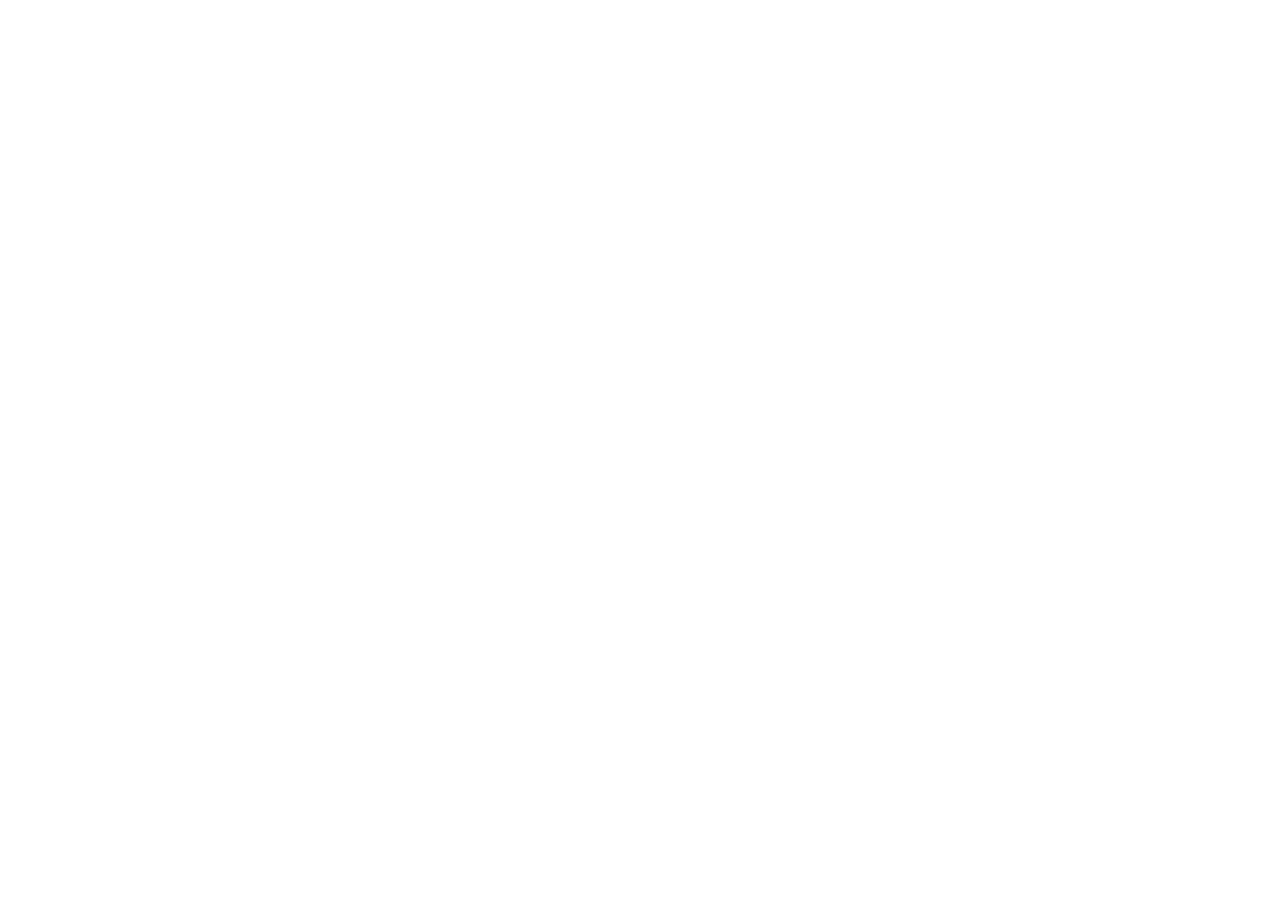
==== pages/actions.html @ 83942e4d "chore: initialisation de la structure du projet" ====
<!DOCTYPE html>
<html lang="fr">
<head>
    <meta charset="UTF-8">
    <meta name="viewport" content="width=device-width, initial-scale=1.0">
    <link rel="stylesheet" href="assets/css/style.css">
    <title>Nos actions | EducJeunes</title>
    <link rel="preconnect" href="https://fonts.googleapis.com">
    <link rel="preconnect" href="https://fonts.gstatic.com" crossorigin>
    <link href="https://fonts.googleapis.com/css2?family=Oswald:wght@200..700&display=swap" rel="stylesheet">
</head>
<body>
    
</body>
</html>
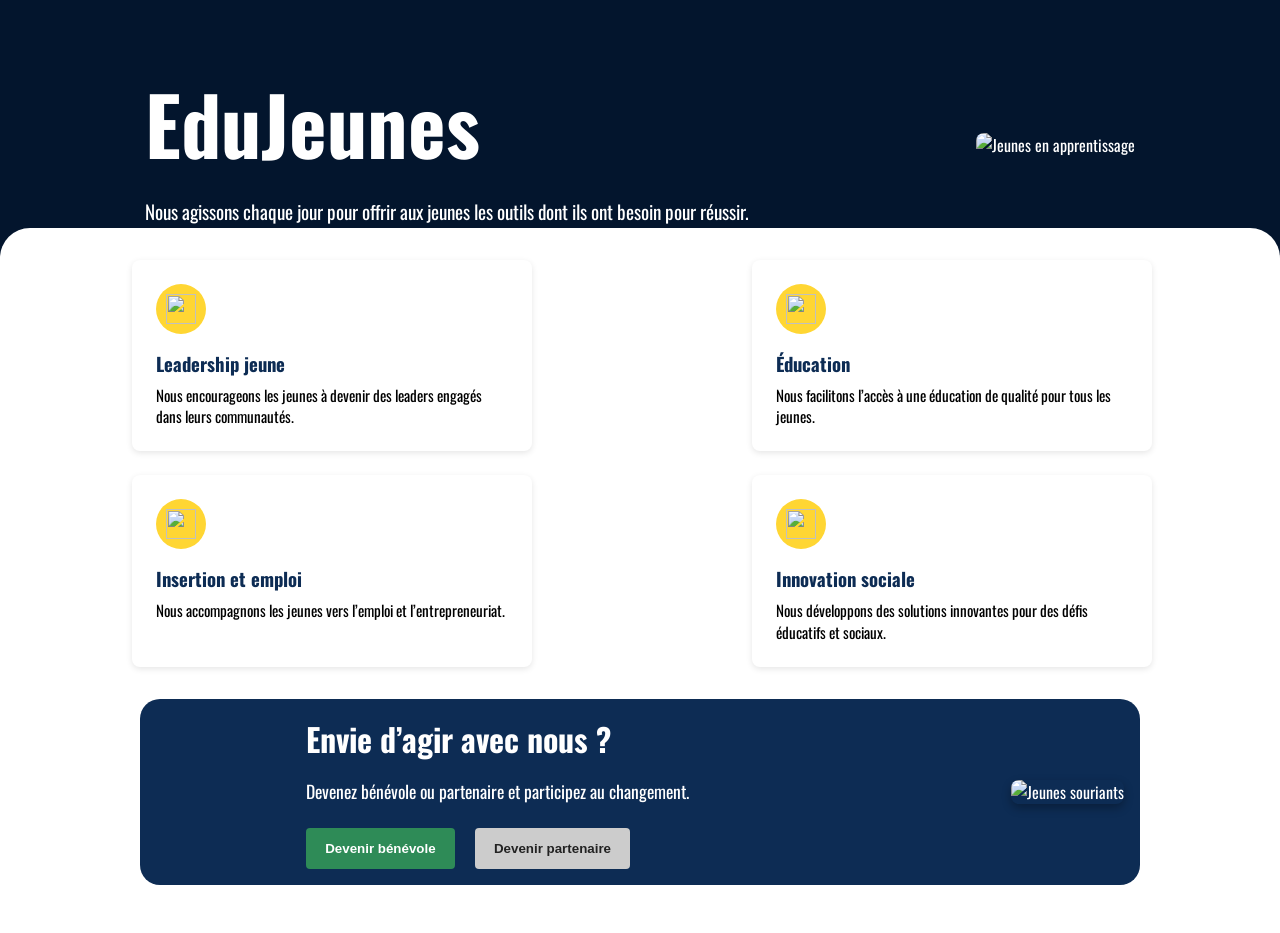
==== commit 5ce930f1: "Création de la page Nos Actions" ====
--- a/pages/actions.html
+++ b/pages/actions.html
@@ -3,13 +3,187 @@
 <head>
     <meta charset="UTF-8">
     <meta name="viewport" content="width=device-width, initial-scale=1.0">
-    <link rel="stylesheet" href="assets/css/style.css">
+    <link rel="stylesheet" href="/assets/css/style.css">
     <title>Nos actions | EducJeunes</title>
     <link rel="preconnect" href="https://fonts.googleapis.com">
     <link rel="preconnect" href="https://fonts.gstatic.com" crossorigin>
     <link href="https://fonts.googleapis.com/css2?family=Oswald:wght@200..700&display=swap" rel="stylesheet">
+    <style>
+        
+    .hero {
+      background: #03152d; 
+      color: white;
+      display: flex;
+      align-items: center;
+      justify-content: space-around;
+      padding: 4rem 2rem;
+      flex-wrap: wrap;
+      
+    }
+    .hero-text {
+      max-width: 700px;
+      text-align: left;
+    }
+    .hero-text h1 {
+      font-size: 5rem;
+      margin: 0;
+      font-weight: 700;
+    }
+    .hero-text p {
+      margin-top: 1rem;
+      font-size: 1.2rem;
+      line-height: 1.5;
+    }
+    .hero img {
+      max-width: 7100px;
+      border-radius: 8px;
+      
+    }
+    .cards-section {
+      padding: 2rem;
+      display: grid;
+      grid-template-columns: repeat(2, 1fr); 
+      gap: 1.5rem;
+      border-radius:30px ;
+      margin-top: -63px;
+  
+      background: white;
+    }
+    .card {
+      width: 400px;
+      margin-left: 100px;
+      background: white;
+      border-radius: 8px;
+      padding: 1.5rem;
+      box-shadow: 0 2px 6px rgba(0,0,0,0.1);
+      transition: transform 0.2s ease;
+      position: relative;
+      
+    }
+    .card:hover {
+      transform: translateY(-5px);
+    }
+    .icon {
+      width: 50px;
+      height: 50px;
+      background: #ffd633; /* jaune */
+      border-radius: 50%;
+      display: flex;
+      align-items: center;
+      justify-content: center;
+      font-size: 1.5rem;
+      color: #0d2c54;
+      margin-bottom: 1rem;
+    }
+    .icon img {
+      width: 30px;
+      height: 30px;
+    }
+    .card h3 {
+      color: #0d2c54;
+      margin-bottom: 0.5rem;
+    }
+    .card p {
+      font-size: 0.95rem;
+      line-height: 1.4;
+    }
+
+    .cta-banner {
+      display: flex;
+      flex-wrap: wrap;
+      align-items: center;
+      justify-content: space-between;
+      background: #0d2c54; /* bleu foncé */
+      color: white;
+      padding: 1rem 1rem;
+      max-width: 1000px;
+      margin: 0 auto;
+      border-radius:20px ;
+    }
+    .cta-text {
+      max-width: 500px;
+      margin-left: 150px;
+    }
+    .cta-text h2 {
+      font-size: 2rem;
+      margin-bottom: 1rem;
+      font-weight: 700;
+    }
+    .cta-text p {
+      font-size: 1.1rem;
+      margin-bottom: 1.5rem;
+      line-height: 1.5;
+    }
+    .cta-buttons button {
+      margin-right: 1rem;
+      padding: 0.8rem 1.2rem;
+      border: none;
+      border-radius: 4px;
+      font-weight: 600;
+      cursor: pointer;
+      transition: background 0.3s ease;
+    }
+    .btn-green { background: #2e8b57; color: white; }
+    .btn-green:hover { background: #256b45; }
+    .btn-gray { background: #ccc; color: #222; }
+    .btn-gray:hover { background: #aaa; }
+    .cta-image {
+      position: relative;
+      flex: 1;
+      text-align: right;
+    }
+    .cta-image img {
+      max-width: 350px;
+      border-radius: 8px;
+      box-shadow: 0 4px 10px rgba(0,0,0,0.3);
+    }
+ 
+    </style>
 </head>
 <body>
-    
-</body>
+   
+  <section class="hero">
+    <div class="hero-text">
+      <h1>EduJeunes</h1>
+      <p>Nous agissons chaque jour pour offrir aux jeunes les outils dont ils ont besoin pour réussir.</p>
+    </div>
+    <img src="../assets/images/header_action.png" alt="Jeunes en apprentissage">
+  </section>
+   <section class="cards-section">
+    <div class="card">
+      <div class="icon"><img src="../assets/images/icon1_action.png" alt="" srcset=""></div>
+      <h3>Leadership jeune</h3>
+      <p>Nous encourageons les jeunes à devenir des leaders engagés dans leurs communautés.</p>
+    </div>
+    <div class="card">
+      <div class="icon"><img src="../assets/images/icon2_action.png" alt="" srcset=""></div>
+      <h3>Éducation</h3>
+      <p>Nous facilitons l’accès à une éducation de qualité pour tous les jeunes.</p>
+    </div>
+    <div class="card">
+      <div class="icon"><img src="../assets/images/icon3_action.png" alt="" srcset=""></div>
+      <h3>Insertion et emploi</h3>
+      <p>Nous accompagnons les jeunes vers l’emploi et l’entrepreneuriat.</p>
+    </div>
+    <div class="card">
+      <div class="icon"><img src="../assets/images/icon4_action.png" alt="" srcset=""></div>
+      <h3>Innovation sociale</h3>
+      <p>Nous développons des solutions innovantes pour des défis éducatifs et sociaux.</p>
+    </div>
+  </section>
+   <section class="cta-banner">
+    <div class="cta-text">
+      <h2>Envie d’agir avec nous ?</h2>
+      <p>Devenez bénévole ou partenaire et participez au changement.</p>
+      <div class="cta-buttons">
+        <button class="btn-green">Devenir bénévole</button>
+        <button class="btn-gray">Devenir partenaire</button>
+      </div>
+    </div>
+    <div class="cta-image">
+      <img src="../assets/images/cta_action.png" alt="Jeunes souriants">
+    </div>
+  </section>
+  <br><br>
+
 </html>
--- a/assets/css/style.css
+++ b/assets/css/style.css
@@ -0,0 +1,9 @@
+* {
+    margin: 0;
+    padding: 0;
+    box-sizing: border-box;
+}
+
+body {
+    font-family: "Oswald", sans-serif;
+}
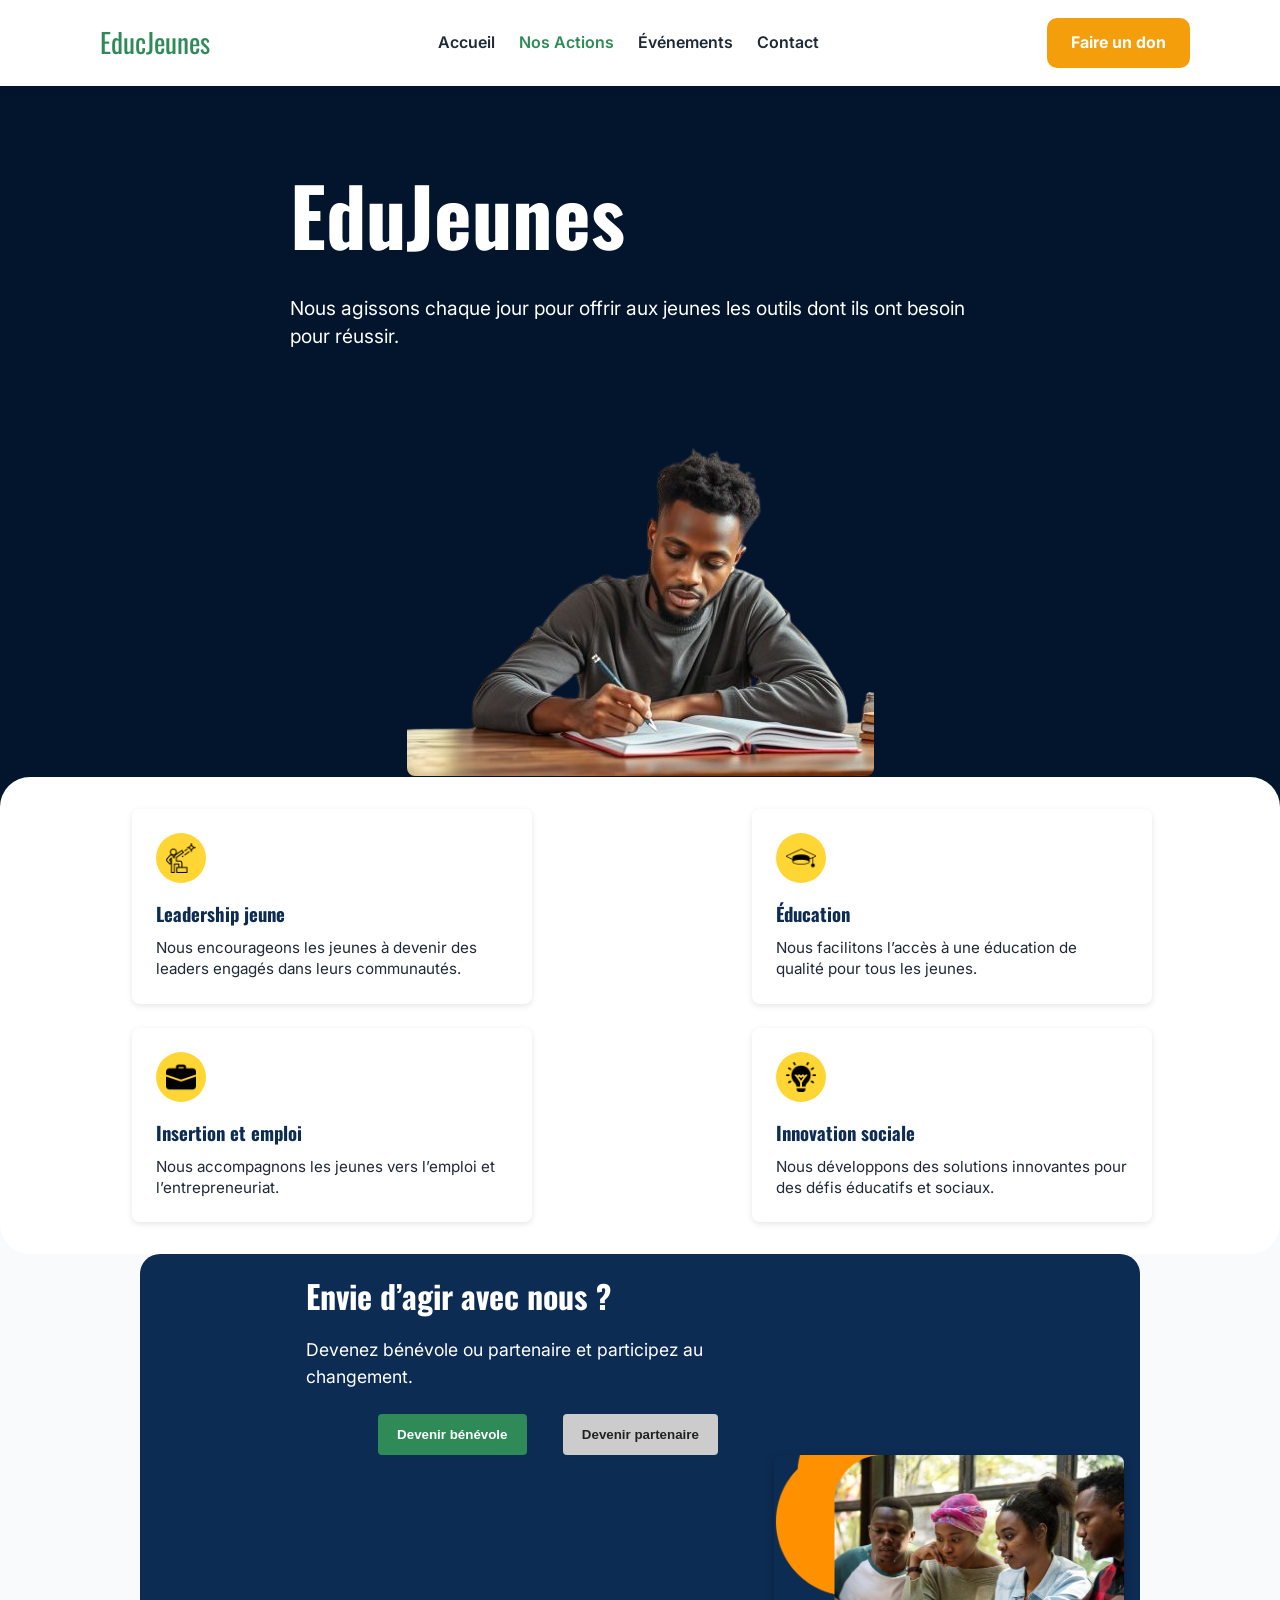
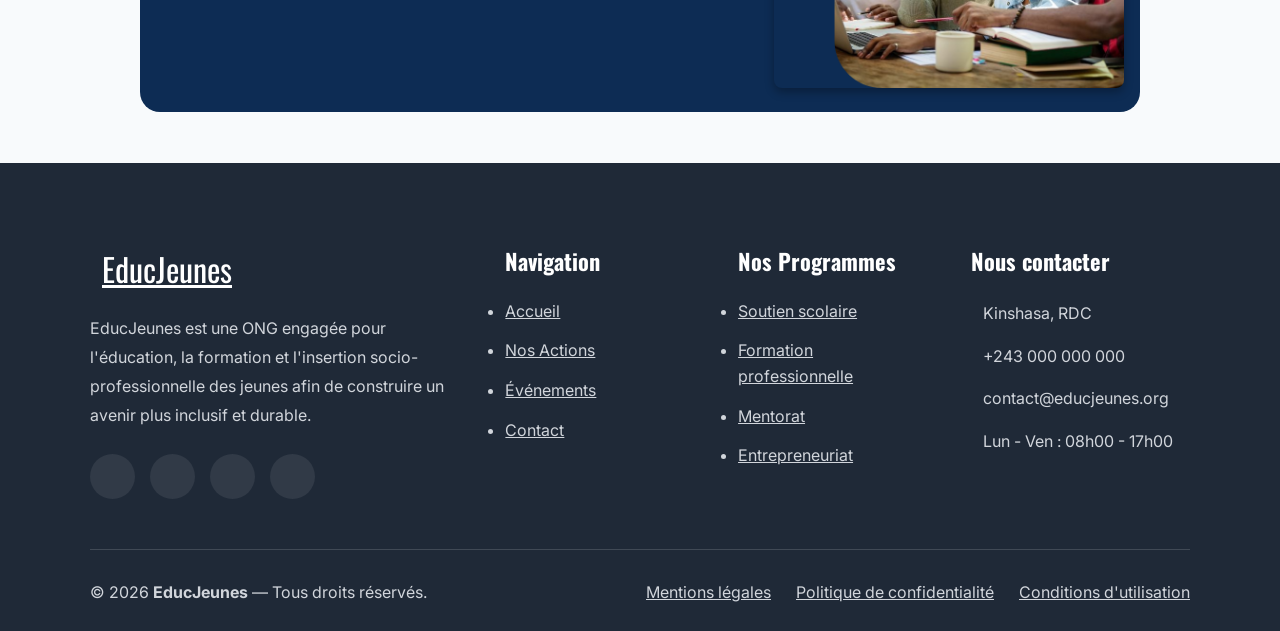
==== commit f665f12d: "feat: ajout du header et du footer sur toutes les pages" ====
--- a/pages/actions.html
+++ b/pages/actions.html
@@ -3,11 +3,20 @@
 <head>
     <meta charset="UTF-8">
     <meta name="viewport" content="width=device-width, initial-scale=1.0">
-    <link rel="stylesheet" href="/assets/css/style.css">
-    <title>Nos actions | EducJeunes</title>
+
+    <title>Nos Actions | EducJeunes</title>
+
+    <!-- Google Fonts -->
     <link rel="preconnect" href="https://fonts.googleapis.com">
     <link rel="preconnect" href="https://fonts.gstatic.com" crossorigin>
-    <link href="https://fonts.googleapis.com/css2?family=Oswald:wght@200..700&display=swap" rel="stylesheet">
+
+    <link href="https://fonts.googleapis.com/css2?family=Inter:wght@300;400;500;600;700&family=Oswald:wght@200..700&display=swap" rel="stylesheet">
+
+    <!-- Font Awesome -->
+    <link rel="stylesheet" href="../font/css/all.css">
+
+    <!-- CSS -->
+    <link rel="stylesheet" href="../assets/css/style.css">
     <style>
         
     .hero {
@@ -139,8 +148,29 @@
     }
  
     </style>
-</head>
+  </head>
 <body>
+
+  <!-- ==========================================
+    HEADER
+  ========================================== -->
+  <header class="header">
+    <div class="container">
+        <a class="logo" href="../index.html">
+            <i class="fa-solid fa-book-open-reader"></i>
+            <span>EducJeunes</span>
+        </a>
+        <nav>
+            <ul class="nav-links">
+                <li><a href="../index.html">Accueil</a></li>
+                <li><a class="active" href="actions.html">Nos Actions</a></li>
+                <li><a href="evenements.html">Événements</a></li>
+                <li><a href="contacts.html">Contact</a></li>
+            </ul>
+        </nav>
+        <a class="btn" href="contacts.html">Faire un don</a>
+    </div>
+  </header>
    
   <section class="hero">
     <div class="hero-text">
@@ -186,4 +216,89 @@
   </section>
   <br><br>
 
+  <!-- ==========================================
+                FOOTER
+========================================== -->
+
+<footer class="footer">
+    <div class="container">
+        <div class="footer-grid">
+
+            <!-- Présentation -->
+
+            <div class="footer-about">
+                <a href="../index.html" class="footer-logo">
+                    <i class="fa-solid fa-book-open-reader"></i>EducJeunes
+                </a>
+                <p>
+                    EducJeunes est une ONG engagée pour l'éducation,
+                    la formation et l'insertion socio-professionnelle
+                    des jeunes afin de construire un avenir plus
+                    inclusif et durable.
+                </p>
+                <div class="social-links">
+                    <a href="#" aria-label="Facebook">
+                        <i class="fa-brands fa-facebook-f"></i>
+                    </a>
+                    <a href="#" aria-label="Instagram">
+                        <i class="fa-brands fa-instagram"></i>
+                    </a>
+                    <a href="#" aria-label="LinkedIn">
+                        <i class="fa-brands fa-linkedin-in"></i>
+                    </a>
+                    <a href="#" aria-label="YouTube">
+                        <i class="fa-brands fa-youtube"></i>
+                    </a>
+                </div>
+            </div>
+
+            <!-- Navigation -->
+
+            <div>
+                <h3>Navigation</h3>
+                <ul>
+                    <li><a href="../index.html">Accueil</a></li>
+                    <li><a href="actions.html">Nos Actions</a></li>
+                    <li><a href="evenements.html">Événements</a></li>
+                    <li><a href="contacts.html">Contact</a></li>
+                </ul>
+            </div>
+
+            <!-- Programmes -->
+
+            <div>
+                <h3>Nos Programmes</h3>
+                <ul>
+                    <li><a href="actions.html">Soutien scolaire</a></li>
+                    <li><a href="actions.html">Formation professionnelle</a></li>
+                    <li><a href="actions.html">Mentorat</a></li>
+                    <li><a href="actions.html">Entrepreneuriat</a></li>
+                </ul>
+            </div>
+
+            <!-- Contact -->
+
+            <div>
+                <h3>Nous contacter</h3>
+                <ul class="contact-info">
+                    <li><i class="fa-solid fa-location-dot"></i>Kinshasa, RDC</li>
+                    <li><i class="fa-solid fa-phone"></i>+243 000 000 000</li>
+                    <li><i class="fa-solid fa-envelope"></i>contact@educjeunes.org</li>
+                    <li><i class="fa-solid fa-clock"></i>Lun - Ven : 08h00 - 17h00</li>
+                </ul>
+            </div>
+        </div>
+        <hr>
+        <div class="footer-bottom">
+            <p>© 2026 <strong>EducJeunes</strong> — Tous droits réservés.</p>
+            <div class="footer-links">
+                <a href="#">Mentions légales</a>
+                <a href="#">Politique de confidentialité</a>
+                <a href="#">Conditions d'utilisation</a>
+            </div>
+        </div>
+    </div>
+  </footer>
+  
+</body>
 </html>
--- a/assets/css/style.css
+++ b/assets/css/style.css
@@ -1,9 +1,911 @@
-* {
-    margin: 0;
-    padding: 0;
-    box-sizing: border-box;
-}
-
-body {
-    font-family: "Oswald", sans-serif;
+/*==================================================
+    RESET CSS
+==================================================*/
+
+*{
+    margin:0;
+    padding:0;
+    box-sizing:border-box;
+}
+
+/*==================================================
+    VARIABLES
+==================================================*/
+
+:root{
+    --green:#2E8B57;
+    --orange:#F59E0B;
+    --dark:#1F2937;
+    --light:#F8FAFC;
+    --white:#FFFFFF;
+}
+
+/*==================================================
+    STYLE GÉNÉRAL
+==================================================*/
+
+body{
+    font-family:Inter,sans-serif;
+    color:var(--dark);
+    background:var(--light);
+    line-height:1.6;
+}
+
+/*==================================================
+    ESPACEMENT DES SECTIONS
+==================================================*/
+
+main section{
+    padding:100px 0;
+}
+
+/*==================================================
+    TITRES
+==================================================*/
+
+h1,
+h2,
+h3,
+h4,
+.logo{
+    font-family:Oswald,sans-serif;
+}
+
+/*==================================================
+    CONTAINER
+==================================================*/
+
+.container{
+    width:min(1100px,90%);
+    margin:auto;
+}
+
+/*==================================================
+    HEADER
+==================================================*/
+
+.header{
+    background:var(--white);
+    position:sticky;
+    top:0;
+    box-shadow:0 2px 10px rgba(0,0,0,.08);
+    z-index:1000;
+}
+.header .container{
+    display:flex;
+    justify-content:space-between;
+    align-items:center;
+    padding:18px 0;
+}
+
+/*==================================================
+    LOGO
+==================================================*/
+
+.logo{
+    display:flex;
+    align-items:center;
+    gap:10px;
+    color:var(--green);
+    font-size:1.7rem;
+    text-decoration:none;
+}
+
+/*==================================================
+    NAVIGATION
+==================================================*/
+
+.nav-links{
+    display:flex;
+    gap:24px;
+    list-style:none;
+}
+.nav-links a{
+    text-decoration:none;
+    color:var(--dark);
+    font-weight:600;
+    transition:.3s;
+}
+.nav-links a.active,
+.nav-links a:hover{
+    color:var(--green);
+}
+
+/*==================================================
+    BOUTONS
+==================================================*/
+
+.btn,
+.btn-outline{
+    display:inline-block;
+    padding:12px 24px;
+    border-radius:10px;
+    text-decoration:none;
+    font-weight:700;
+    transition:.3s;
+}
+.btn{
+    background:var(--orange);
+    color:var(--white);
+}
+.btn:hover{
+    background:#D97706;
+    transform:translateY(-5px);
+}
+.btn-outline{
+    border:2px solid var(--green);
+    color:var(--green);
+}
+.btn-outline:hover{
+    background:var(--green);
+    color:var(--white);
+    transform:translateY(-5px);
+}
+
+/*==================================================
+    HERO
+==================================================*/
+
+.hero{
+    display:grid;
+    grid-template-columns:1fr 1fr;
+    align-items:center;
+    gap:50px;
+}
+.badge{
+    display:inline-block;
+    background:#E8F5E9;
+    color:var(--green);
+    padding:8px 16px;
+    border-radius:999px;
+}
+.hero h1{
+    font-size:3.2rem;
+    margin:20px 0;
+}
+.hero p{
+    margin-bottom:25px;
+    line-height:1.7;
+}
+.actions{
+    display:flex;
+    gap:16px;
+}
+.hero-image img{
+    width:100%;
+    border-radius:18px;
+}
+
+/*==================================================
+    RESPONSIVE
+==================================================*/
+
+@media(max-width:768px){
+    .header .container,
+    .nav-links,
+    .actions{
+        flex-direction:column;
+    }
+    .hero{
+        grid-template-columns:1fr;
+    }
+}
+
+/*==================================================
+    TITRES DES SECTIONS
+==================================================*/
+
+.section-title{
+    text-align:center;
+    max-width:700px;
+    margin:0 auto 60px;
+}
+.section-tag{
+    display:inline-block;
+    background:#E8F5E9;
+    color:var(--green);
+    padding:8px 18px;
+    border-radius:999px;
+    font-weight:600;
+    margin-bottom:20px;
+}
+.section-title h2{
+    font-size:2.8rem;
+    margin-bottom:20px;
+    color:var(--dark);
+}
+.section-title p{
+    color:#6B7280;
+    line-height:1.8;
+}
+
+/*==================================================
+    PARTENAIRES
+==================================================*/
+
+.partners-grid{
+    display:grid;
+    grid-template-columns:repeat(5,1fr);
+    gap:25px;
+    margin-top:60px;
+}
+.partner-card{
+    overflow:hidden;
+    border-radius:20px;
+    box-shadow:0 10px 25px rgba(0,0,0,.08);
+    transition:.3s;
+    cursor:pointer;
+}
+.partner-card:hover{
+    transform:translateY(-8px);
+}
+.partner-card img{
+    width:100%;
+    height:100%;
+    min-height:180px;
+    object-fit:cover;
+    transition:.4s;
+}
+.partner-card:hover img{
+    transform:scale(1.08);
+}
+
+/*==================================================
+    ABOUT
+==================================================*/
+
+.about-container{
+    display:grid;
+    grid-template-columns:1fr 1fr;
+    gap:70px;
+    align-items:center;
+}
+.about-image img{
+    border-radius:20px;
+    box-shadow:0 10px 30px rgba(0,0,0,.10);
+}
+.about-content h2{
+    font-size:2.5rem;
+    margin:20px 0;
+}
+.about-content p{
+    margin-bottom:20px;
+    color:#555;
+}
+.about-features{
+    margin-top:35px;
+    display:flex;
+    flex-direction:column;
+    gap:25px;
+}
+.feature{
+    display:flex;
+    gap:18px;
+    align-items:flex-start;
+}
+.feature i{
+    width:60px;
+    height:60px;
+    display:flex;
+    justify-content:center;
+    align-items:center;
+    border-radius:50%;
+    background:var(--green);
+    color:white;
+    font-size:1.4rem;
+}
+.feature h3{
+    margin-bottom:8px;
+}
+
+/*==================================================
+    VALEURS
+==================================================*/
+
+.values{
+    background:white;
+}
+.values-grid{
+    display:grid;
+    grid-template-columns:repeat(3,1fr);
+    gap:30px;
+}
+.value-card{
+    background:white;
+    padding:35px;
+    border-radius:20px;
+    text-align:center;
+    box-shadow:0 10px 25px rgba(0,0,0,.08);
+    transition:.3s;
+}
+.value-card:hover{
+    transform:translateY(-8px);
+}
+.value-icon{
+    width:80px;
+    height:80px;
+    margin:auto;
+    border-radius:50%;
+    background:#E8F5E9;
+    color:var(--green);
+    display:flex;
+    justify-content:center;
+    align-items:center;
+    font-size:2rem;
+    margin-bottom:25px;
+}
+.value-card h3{
+    margin-bottom:15px;
+}
+.value-card p{
+    color:#666;
+    line-height:1.7;
+}
+
+/*==================================================
+    NOS PROGRAMMES
+==================================================*/
+
+.programs{
+    background:#F8FAFC;
+}
+.programs-grid{
+    display:grid;
+    grid-template-columns:repeat(3,1fr);
+    gap:30px;
+}
+.program-card{
+    background:var(--white);
+    border-radius:20px;
+    overflow:hidden;
+    box-shadow:0 10px 25px rgba(0,0,0,.08);
+    transition:.35s;
+}
+.program-card:hover{
+    transform:translateY(-10px);
+}
+.program-card img{
+    width:100%;
+    height:240px;
+    object-fit:cover;
+}
+.program-content{
+    padding:30px;
+}
+.program-content h3{
+    font-size:1.5rem;
+    margin-bottom:15px;
+    color:var(--dark);
+}
+.program-content p{
+    color:#6B7280;
+    line-height:1.8;
+    margin-bottom:20px;
+}
+.program-content a{
+    color:var(--green);
+    font-weight:600;
+    transition:.3s;
+}
+.program-content a:hover{
+    color:var(--orange);
+}
+
+/*==================================================
+    RESPONSIVE PROGRAMMES
+==================================================*/
+
+@media(max-width:992px){
+    .programs-grid{
+        grid-template-columns:repeat(2,1fr);
+    }
+}
+
+@media(max-width:768px){
+    .programs-grid{
+        grid-template-columns:1fr;
+    }
+    .program-card img{
+        height:220px;
+    }
+}
+
+/*==================================================
+    NOTRE IMPACT
+==================================================*/
+
+.impact{
+    background:var(--white);
+}
+.impact-grid{
+    display:grid;
+    grid-template-columns:repeat(4,1fr);
+    gap:30px;
+    margin-top:60px;
+}
+.impact-card{
+    background:var(--light);
+    padding:40px 30px;
+    border-radius:20px;
+    text-align:center;
+    transition:.35s;
+    box-shadow:0 10px 25px rgba(0,0,0,.06);
+}
+.impact-card:hover{
+    transform:translateY(-10px);
+    background:var(--white);
+    box-shadow:0 15px 35px rgba(0,0,0,.10);
+}
+.impact-icon{
+    width:80px;
+    height:80px;
+    margin:0 auto 25px;
+    display:flex;
+    justify-content:center;
+    align-items:center;
+    border-radius:50%;
+    background:#E8F5E9;
+    color:var(--green);
+    font-size:2rem;
+}
+.impact-card h3{
+    font-size:2.8rem;
+    color:var(--green);
+    margin-bottom:10px;
+}
+.impact-card h4{
+    font-size:1.2rem;
+    color:var(--dark);
+    margin-bottom:15px;
+}
+.impact-card p{
+    color:#6B7280;
+    line-height:1.7;
+}
+
+/*==================================================
+    RESPONSIVE IMPACT
+==================================================*/
+
+@media(max-width:992px){
+    .impact-grid{
+        grid-template-columns:repeat(2,1fr);
+    }
+}
+
+@media(max-width:768px){
+    .impact{
+        padding:80px 0;
+    }
+    .impact-grid{
+        grid-template-columns:1fr;
+        gap:25px;
+    }
+    .impact-card{
+        padding:35px 25px;
+    }
+}
+
+/*=================================================
+    ÉVÉNEMENTS
+==================================================*/
+
+.events{
+    background:#F8FAFC;
+}
+.events-grid{
+    display:grid;
+    grid-template-columns:repeat(3,1fr);
+    gap:30px;
+    margin-top:60px;
+}
+.event-card{
+    background:var(--white);
+    border-radius:20px;
+    overflow:hidden;
+    box-shadow:0 10px 25px rgba(0,0,0,.08);
+    transition:.35s;
+}
+.event-card:hover{
+    transform:translateY(-10px);
+    box-shadow:0 18px 35px rgba(0,0,0,.12);
+}
+.event-card img{
+    width:100%;
+    height:240px;
+    object-fit:cover;
+}
+.event-content{
+    padding:30px;
+}
+.event-date{
+    display:inline-flex;
+    align-items:center;
+    gap:10px;
+    padding:8px 16px;
+    margin-bottom:20px;
+    background:#E8F5E9;
+    color:var(--green);
+    border-radius:50px;
+    font-size:.9rem;
+    font-weight:600;
+}
+.event-date i{
+    color:var(--orange);
+}
+.event-content h3{
+    font-size:1.5rem;
+    margin-bottom:15px;
+    color:var(--dark);
+}
+.event-content p{
+    color:#6B7280;
+    line-height:1.8;
+    margin-bottom:25px;
+}
+.event-content .btn-secondary{
+    display:inline-block;
+}
+
+/*==================================================
+    RESPONSIVE ÉVÉNEMENTS
+==================================================*/
+
+@media(max-width:992px){
+    .events-grid{
+        grid-template-columns:repeat(2,1fr);
+    }
+}
+
+@media(max-width:768px){
+    .events-grid{
+        grid-template-columns:1fr;
+    }
+    .event-card img{
+        height:220px;
+    }
+}
+/*==================================================
+    TÉMOIGNAGES
+==================================================*/
+
+.testimonials{
+    background:var(--white);
+}
+.testimonials-grid{
+    display:grid;
+    grid-template-columns:repeat(3,1fr);
+    gap:30px;
+    margin-top:60px;
+}
+.testimonial-card{
+    background:var(--light);
+    padding:35px;
+    border-radius:20px;
+    box-shadow:0 10px 25px rgba(0,0,0,.08);
+    transition:.35s;
+}
+.testimonial-card:hover{
+    transform:translateY(-10px);
+    box-shadow:0 18px 35px rgba(0,0,0,.12);
+}
+.testimonial-header{
+    display:flex;
+    align-items:center;
+    gap:18px;
+    margin-bottom:25px;
+}
+.testimonial-header img{
+    width:70px;
+    height:70px;
+    border-radius:50%;
+    object-fit:cover;
+    border:4px solid var(--green);
+}
+.testimonial-header h3{
+    font-size:1.3rem;
+    color:var(--dark);
+    margin-bottom:5px;
+}
+.testimonial-header span{
+    color:#6B7280;
+    font-size:.95rem
+}
+.testimonial-card p{
+    color:#555;
+    line-height:1.8;
+    margin-bottom:25px;
+    font-style:italic;
+}
+.stars{
+    display:flex;
+    gap:6px;
+}
+.stars i{
+    color:var(--orange);
+    font-size:1rem;
+}
+
+/*==================================================
+RESPONSIVE TÉMOIGNAGES
+==================================================*/
+
+@media(max-width:992px){
+    .testimonials-grid{
+        grid-template-columns:repeat(2,1fr);
+    }
+}
+
+@media(max-width:768px){
+    .testimonials-grid{
+        grid-template-columns:1fr;
+    }
+    .testimonial-card{
+        padding:30px;
+    }
+}
+
+/*==================================================
+    CALL TO ACTION
+==================================================*/
+
+.cta{
+    padding:100px 0;
+    background:linear-gradient(135deg,#2E8B57,#256F47);
+}
+.cta-content{
+    max-width:850px;
+    margin:auto;
+    text-align:center;
+    color:var(--white);
+}
+.cta .section-tag{
+    background:rgba(255,255,255,.15);
+    color:var(--white);
+}
+.cta h2{
+    font-size:3rem;
+    margin:25px 0;
+    color:var(--white);
+}
+.cta p{
+    font-size:1.1rem;
+    line-height:1.9;
+    color:rgba(255,255,255,.9);
+    margin-bottom:40px;
+}
+.cta-buttons{
+    display:flex;
+    justify-content:center;
+    gap:20px;
+    flex-wrap:wrap;
+}
+.cta .btn-primary{
+    display:inline-block;
+    padding:16px 32px;
+    background:var(--orange);
+    color:var(--white);
+    border:none;
+    border-radius:50px;
+    text-decoration:none;
+    font-weight:600;
+    transition:.3s;
+}
+.cta .btn-primary:hover{
+    background:#D97706;
+    transform:translateY(-5px);
+}
+.cta .btn-secondary{
+    display:inline-block;
+    padding:16px 32px;
+    border:2px solid var(--white);
+    color:var(--white);
+    background:transparent;
+    border-radius:50px;
+    text-decoration:none;
+    font-weight:600;
+    transition:.3s;
+}
+.cta .btn-secondary:hover{
+    background:var(--white);
+    color:var(--green);
+    transform:translateY(-5px);
+}
+
+/*==================================================
+    RESPONSIVE CTA
+==================================================*/
+
+@media(max-width:768px){
+    .cta{
+        padding:80px 20px;
+    }
+    .cta h2{
+        font-size:2.2rem;
+    }
+    .cta-buttons{
+        flex-direction:column;
+        align-items:center;
+    }
+    .cta-buttons a{
+        width:100%;
+        max-width:300px;
+        text-align:center;
+    }
+}
+
+/*==================================================
+    FOOTER
+==================================================*/
+
+.footer{
+    background:var(--dark);
+    color:var(--white);
+    padding:80px 0 25px;
+}
+
+.footer-grid{
+    display:grid;
+    grid-template-columns:2fr 1fr 1fr 1.2fr;
+    gap:50px;
+    margin-bottom:50px;
+}
+
+/*==================================
+    LOGO
+==================================*/
+
+.footer-logo{
+    display:flex;
+    align-items:center;
+    gap:12px;
+    color:var(--white);
+    font-family:"Oswald",sans-serif;
+    font-size:2rem;
+    margin-bottom:20px;
+}
+.footer-logo i{
+    color:var(--orange);
+}
+.footer-about p{
+    color:#D1D5DB;
+    line-height:1.8;
+    margin-bottom:25px;
+}
+
+/*==================================
+    RÉSEAUX SOCIAUX
+==================================*/
+
+.social-links{
+    display:flex;
+    gap:15px;
+}
+.social-links a{
+    width:45px;
+    height:45px;
+    display:flex;
+    justify-content:center;
+    align-items:center;
+    background:rgba(255,255,255,.08);
+    border-radius:50%;
+    color:var(--white);
+    transition:.3s;
+}
+.social-links a:hover{
+    background:var(--orange);
+    transform:translateY(-5px);
+}
+
+/*==================================
+    COLONNES
+==================================*/
+
+.footer h3{
+    margin-bottom:20px;
+    font-size:1.4rem;
+}
+.footer ul{
+    display:flex;
+    flex-direction:column;
+    gap:14px;
+}
+.footer ul li{
+    color:#D1D5DB;
+}
+.footer ul li a{
+    color:#D1D5DB;
+    transition:.3s;
+}
+.footer ul li a:hover{
+    color:var(--orange);
+    padding-left:6px;
+}
+
+/*==================================
+  CONTACT
+==================================*/
+
+.contact-info li{
+  display:flex;
+  align-items:flex-start;
+  gap:12px;
+  line-height:1.8;
+}
+.contact-info i{
+  color:var(--orange);
+  margin-top:5px;
+}
+
+/*==================================
+  SÉPARATEUR
+==================================*/
+
+.footer hr{
+  border:none;
+  height:1px;
+  background:rgba(255,255,255,.15);
+  margin:30px 0;
+}
+
+/*==================================
+  FOOTER BAS
+================================*/
+
+.footer-bottom{
+  display:flex;
+  justify-content:space-between;
+  align-items:center;
+  gap:20px;
+}
+.footer-bottom p{
+  color:#D1D5DB;
+}
+.footer-links{
+  display:flex;
+  gap:25px;
+}
+.footer-links a{
+  color:#D1D5DB;
+  transition:.3s;
+}
+.footer-links a:hover{
+  color:var(--orange);
+}
+
+/*==================================
+    RESPONSIVE
+==================================*/
+
+@media(max-width:992px){
+  .footer-grid{
+    grid-template-columns:repeat(2,1fr);
+  }
+}
+@media(max-width:768px){
+  .footer{
+    padding:60px 0 20px;
+  }
+  .footer-grid{
+    grid-template-columns:1fr;
+    gap:40px;
+    text-align:center;
+  }
+  .footer-logo{
+    justify-content:center;
+  }
+  .social-links{
+    justify-content:center;
+  }
+  .contact-info li{
+    justify-content:center;
+  }
+  .footer-bottom{
+    flex-direction:column;
+    text-align:center;
+  }
+  .footer-links{
+    flex-wrap:wrap;
+    justify-content:center;
+  }
 }
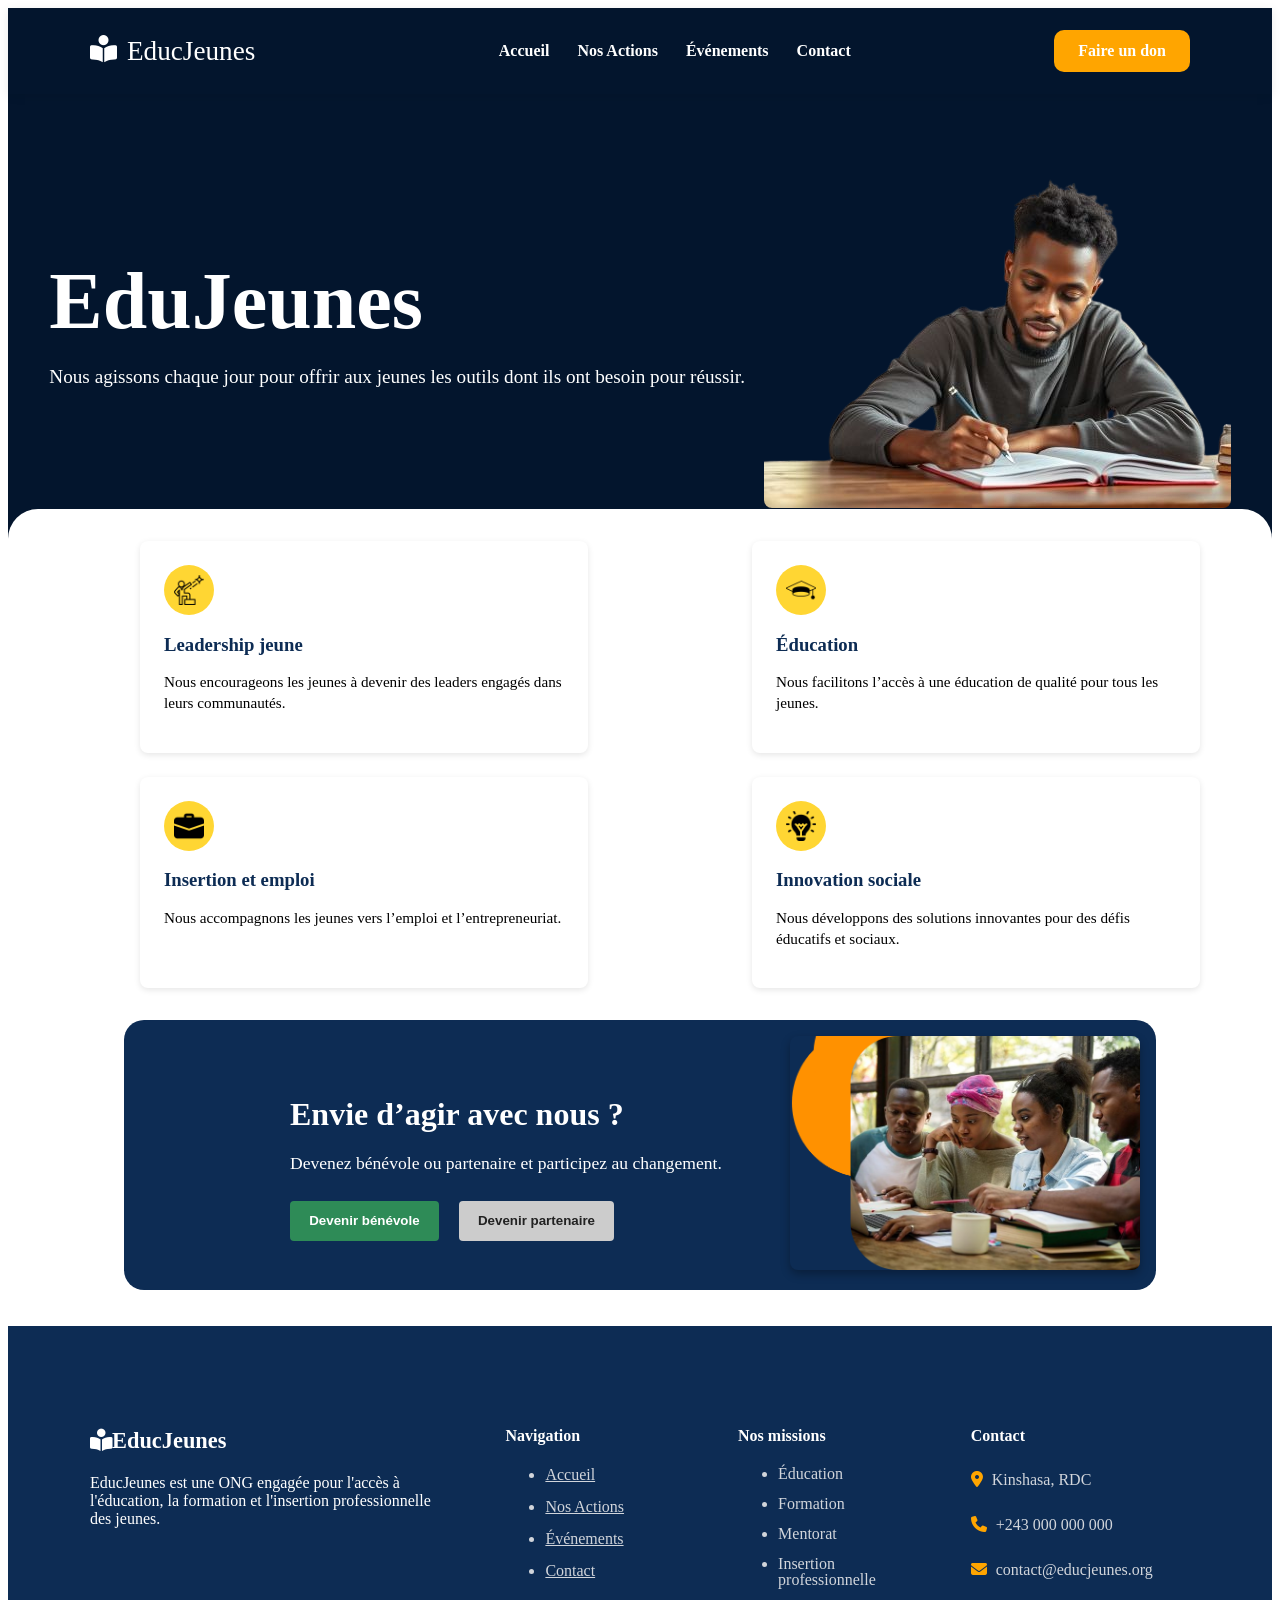
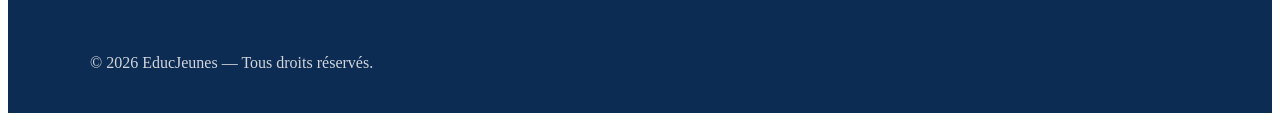
==== commit 937cb1b4: "Responsive" ====
--- a/pages/actions.html
+++ b/pages/actions.html
@@ -3,172 +3,30 @@
 <head>
     <meta charset="UTF-8">
     <meta name="viewport" content="width=device-width, initial-scale=1.0">
-
-    <title>Nos Actions | EducJeunes</title>
-
-    <!-- Google Fonts -->
+    <link rel="stylesheet" href="/assets/css/style.css">
+    <title>Nos actions | EducJeunes</title>
     <link rel="preconnect" href="https://fonts.googleapis.com">
     <link rel="preconnect" href="https://fonts.gstatic.com" crossorigin>
-
-    <link href="https://fonts.googleapis.com/css2?family=Inter:wght@300;400;500;600;700&family=Oswald:wght@200..700&display=swap" rel="stylesheet">
-
+    <link href="https://fonts.googleapis.com/css2?family=Oswald:wght@200..700&display=swap" rel="stylesheet">
+    <link rel="stylesheet" href="../assets/css/style_actions.css">
+    
     <!-- Font Awesome -->
-    <link rel="stylesheet" href="../font/css/all.css">
-
-    <!-- CSS -->
-    <link rel="stylesheet" href="../assets/css/style.css">
-    <style>
-        
-    .hero {
-      background: #03152d; 
-      color: white;
-      display: flex;
-      align-items: center;
-      justify-content: space-around;
-      padding: 4rem 2rem;
-      flex-wrap: wrap;
-      
-    }
-    .hero-text {
-      max-width: 700px;
-      text-align: left;
-    }
-    .hero-text h1 {
-      font-size: 5rem;
-      margin: 0;
-      font-weight: 700;
-    }
-    .hero-text p {
-      margin-top: 1rem;
-      font-size: 1.2rem;
-      line-height: 1.5;
-    }
-    .hero img {
-      max-width: 7100px;
-      border-radius: 8px;
-      
-    }
-    .cards-section {
-      padding: 2rem;
-      display: grid;
-      grid-template-columns: repeat(2, 1fr); 
-      gap: 1.5rem;
-      border-radius:30px ;
-      margin-top: -63px;
+    <link rel="stylesheet"
+    href="https://cdnjs.cloudflare.com/ajax/libs/font-awesome/6.6.0/css/all.min.css">
   
-      background: white;
-    }
-    .card {
-      width: 400px;
-      margin-left: 100px;
-      background: white;
-      border-radius: 8px;
-      padding: 1.5rem;
-      box-shadow: 0 2px 6px rgba(0,0,0,0.1);
-      transition: transform 0.2s ease;
-      position: relative;
-      
-    }
-    .card:hover {
-      transform: translateY(-5px);
-    }
-    .icon {
-      width: 50px;
-      height: 50px;
-      background: #ffd633; /* jaune */
-      border-radius: 50%;
-      display: flex;
-      align-items: center;
-      justify-content: center;
-      font-size: 1.5rem;
-      color: #0d2c54;
-      margin-bottom: 1rem;
-    }
-    .icon img {
-      width: 30px;
-      height: 30px;
-    }
-    .card h3 {
-      color: #0d2c54;
-      margin-bottom: 0.5rem;
-    }
-    .card p {
-      font-size: 0.95rem;
-      line-height: 1.4;
-    }
-
-    .cta-banner {
-      display: flex;
-      flex-wrap: wrap;
-      align-items: center;
-      justify-content: space-between;
-      background: #0d2c54; /* bleu foncé */
-      color: white;
-      padding: 1rem 1rem;
-      max-width: 1000px;
-      margin: 0 auto;
-      border-radius:20px ;
-    }
-    .cta-text {
-      max-width: 500px;
-      margin-left: 150px;
-    }
-    .cta-text h2 {
-      font-size: 2rem;
-      margin-bottom: 1rem;
-      font-weight: 700;
-    }
-    .cta-text p {
-      font-size: 1.1rem;
-      margin-bottom: 1.5rem;
-      line-height: 1.5;
-    }
-    .cta-buttons button {
-      margin-right: 1rem;
-      padding: 0.8rem 1.2rem;
-      border: none;
-      border-radius: 4px;
-      font-weight: 600;
-      cursor: pointer;
-      transition: background 0.3s ease;
-    }
-    .btn-green { background: #2e8b57; color: white; }
-    .btn-green:hover { background: #256b45; }
-    .btn-gray { background: #ccc; color: #222; }
-    .btn-gray:hover { background: #aaa; }
-    .cta-image {
-      position: relative;
-      flex: 1;
-      text-align: right;
-    }
-    .cta-image img {
-      max-width: 350px;
-      border-radius: 8px;
-      box-shadow: 0 4px 10px rgba(0,0,0,0.3);
-    }
- 
-    </style>
-  </head>
-<body>
-
-  <!-- ==========================================
-    HEADER
-  ========================================== -->
-  <header class="header">
+</head>
+<body> <header class="header">
     <div class="container">
-        <a class="logo" href="../index.html">
-            <i class="fa-solid fa-book-open-reader"></i>
-            <span>EducJeunes</span>
-        </a>
-        <nav>
-            <ul class="nav-links">
-                <li><a href="../index.html">Accueil</a></li>
-                <li><a class="active" href="actions.html">Nos Actions</a></li>
-                <li><a href="evenements.html">Événements</a></li>
-                <li><a href="contacts.html">Contact</a></li>
-            </ul>
-        </nav>
-        <a class="btn" href="contacts.html">Faire un don</a>
+      <a class="logo" href="index.html"><i class="fa-solid fa-book-open-reader"></i><span>EducJeunes</span></a>
+      <nav>
+        <ul class="nav-links">
+          <li><a class="active" href="index.html">Accueil</a></li>
+          <li><a href="pages/actions.html">Nos Actions</a></li>
+          <li><a href="pages/evenements.html">Événements</a></li>
+          <li><a href="pages/contacts.html">Contact</a></li>
+        </ul>
+      </nav>
+      <a class="btn" href="pages/contacts.html" style="background-color: orange;">Faire un don</a>
     </div>
   </header>
    
@@ -215,90 +73,50 @@
     </div>
   </section>
   <br><br>
+  <footer class="footer">
 
-  <!-- ==========================================
-                FOOTER
-========================================== -->
-
-<footer class="footer">
     <div class="container">
         <div class="footer-grid">
-
-            <!-- Présentation -->
-
-            <div class="footer-about">
-                <a href="../index.html" class="footer-logo">
-                    <i class="fa-solid fa-book-open-reader"></i>EducJeunes
-                </a>
+            <div>
+                <h3>
+                    <i class="fa-solid fa-book-open-reader"></i>EducJeunes</h3>
                 <p>
-                    EducJeunes est une ONG engagée pour l'éducation,
-                    la formation et l'insertion socio-professionnelle
-                    des jeunes afin de construire un avenir plus
-                    inclusif et durable.
+                    EducJeunes est une ONG engagée pour l'accès à l'éducation,
+                    la formation et l'insertion professionnelle des jeunes.
                 </p>
-                <div class="social-links">
-                    <a href="#" aria-label="Facebook">
-                        <i class="fa-brands fa-facebook-f"></i>
-                    </a>
-                    <a href="#" aria-label="Instagram">
-                        <i class="fa-brands fa-instagram"></i>
-                    </a>
-                    <a href="#" aria-label="LinkedIn">
-                        <i class="fa-brands fa-linkedin-in"></i>
-                    </a>
-                    <a href="#" aria-label="YouTube">
-                        <i class="fa-brands fa-youtube"></i>
-                    </a>
-                </div>
             </div>
-
-            <!-- Navigation -->
-
-            <div>
-                <h3>Navigation</h3>
+            <div class="footer-links">
+                <h4>Navigation</h4>
                 <ul>
-                    <li><a href="../index.html">Accueil</a></li>
+                    <li><a href="index.html">Accueil</a></li>
                     <li><a href="actions.html">Nos Actions</a></li>
-                    <li><a href="evenements.html">Événements</a></li>
-                    <li><a href="contacts.html">Contact</a></li>
+                    <li><a href="evenement.html">Événements</a></li>
+                    <li><a href="contact.html">Contact</a></li>
                 </ul>
             </div>
-
-            <!-- Programmes -->
-
-            <div>
-                <h3>Nos Programmes</h3>
+            <div div class="footer-missions">
+                <h4>Nos missions</h4>
                 <ul>
-                    <li><a href="actions.html">Soutien scolaire</a></li>
-                    <li><a href="actions.html">Formation professionnelle</a></li>
-                    <li><a href="actions.html">Mentorat</a></li>
-                    <li><a href="actions.html">Entrepreneuriat</a></li>
+                    <li>Éducation</li>
+                    <li>Formation</li>
+                    <li>Mentorat</li>
+                    <li>Insertion professionnelle</li>
                 </ul>
             </div>
-
-            <!-- Contact -->
-
-            <div>
-                <h3>Nous contacter</h3>
-                <ul class="contact-info">
-                    <li><i class="fa-solid fa-location-dot"></i>Kinshasa, RDC</li>
-                    <li><i class="fa-solid fa-phone"></i>+243 000 000 000</li>
-                    <li><i class="fa-solid fa-envelope"></i>contact@educjeunes.org</li>
-                    <li><i class="fa-solid fa-clock"></i>Lun - Ven : 08h00 - 17h00</li>
-                </ul>
+            <div class="footer-contact">
+                <h4>Contact</h4>
+                <p><i class="fa-solid fa-location-dot"></i>   Kinshasa, RDC</p>
+                <p><i class="fa-solid fa-phone"></i> +243 000 000 000</p>
+                <p><i class="fa-solid fa-envelope"></i> contact@educjeunes.org</p>
             </div>
         </div>
-        <hr>
         <div class="footer-bottom">
-            <p>© 2026 <strong>EducJeunes</strong> — Tous droits réservés.</p>
-            <div class="footer-links">
-                <a href="#">Mentions légales</a>
-                <a href="#">Politique de confidentialité</a>
-                <a href="#">Conditions d'utilisation</a>
-            </div>
+            <p>
+                © 2026 EducJeunes — Tous droits réservés.
+            </p>
         </div>
     </div>
-  </footer>
-  
-</body>
+
+</footer>
+
 </html>
--- a/assets/css/style_actions.css
+++ b/assets/css/style_actions.css
@@ -0,0 +1,634 @@
+    
+    
+
+.container{
+  width:min(1100px,90%);
+  margin:auto
+}
+.header{
+  background: #03152d;
+  position:relative;
+  top:0;box-shadow:0 2px 10px rgba(0,0,0,.08);
+  color:white 
+}
+
+.header 
+.container{
+  display:flex;
+  justify-content:space-between;
+  align-items:center;
+  padding:18px 0
+}
+
+.logo{
+  display:flex;
+  gap:10px;
+  color:var(--green);
+  font-size:1.7rem;
+  text-decoration:none
+}
+.btn,
+.btn-outline{
+    display:inline-block;
+    padding:12px 24px;
+    border-radius:10px;
+    text-decoration:none;
+    font-weight:700;
+    transition:.3s;
+    background: orange;
+}
+.btn{
+    background:var(--orange);
+    color:var(--white);
+}
+.btn:hover{
+    background:white;
+    color:var(--orange);
+    transform:translateY(-5px);
+}
+.btn-outline{
+    border:2px solid var(--green);
+    color:var(--green);
+}
+.btn-outline:hover{
+    background:var(--green);
+    color:var(--white);
+    transform:translateX(-5px);
+}
+.nav-links{
+  display:flex;
+  gap:28px;
+  list-style:none
+}
+.nav-links :hover{
+  color:orangered;
+  transition:0.3s
+}
+.nav-links a{
+  text-decoration:none;
+  color:var(--dark);
+  font-weight:600
+}
+        
+    .hero {
+      background: #03152d; 
+      color: white;
+      display: flex;
+      align-items: center;
+      justify-content: space-around;
+      padding: 4rem 2rem;
+      flex-wrap: wrap;
+      
+    }
+    .hero-text {
+      max-width: 700px;
+      text-align: left;
+    }
+    .hero-text h1 {
+      font-size: 5rem;
+      margin: 0;
+      font-weight: 700;
+    }
+    .hero-text p {
+      margin-top: 1rem;
+      font-size: 1.2rem;
+      line-height: 1.5;
+    }
+    .hero img {
+      max-width: 7100px;
+      border-radius: 8px;
+      
+    }
+    .cards-section {
+      padding: 2rem;
+      display: grid;
+      grid-template-columns: repeat(2, 1fr); 
+      gap: 1.5rem;
+      border-radius:30px ;
+      margin-top: -63px;
+  
+      background: white;
+    }
+    .card {
+      width: 400px;
+      margin-left: 100px;
+      background: white;
+      border-radius: 8px;
+      padding: 1.5rem;
+      box-shadow: 0 2px 6px rgba(0,0,0,0.1);
+      transition: transform 0.2s ease;
+      position: relative;
+      
+    }
+    .card:hover {
+      transform: translateY(-5px);
+    }
+    .icon {
+      width: 50px;
+      height: 50px;
+      background: #ffd633; /* jaune */
+      border-radius: 50%;
+      display: flex;
+      align-items: center;
+      justify-content: center;
+      font-size: 1.5rem;
+      color: #0d2c54;
+      margin-bottom: 1rem;
+    }
+    .icon img {
+      width: 30px;
+      height: 30px;
+    }
+    .card h3 {
+      color: #0d2c54;
+      margin-bottom: 0.5rem;
+    }
+    .card p {
+      font-size: 0.95rem;
+      line-height: 1.4;
+    }
+
+    .cta-banner {
+      display: flex;
+      flex-wrap: wrap;
+      align-items: center;
+      justify-content: space-between;
+      background: #0d2c54; /* bleu foncé */
+      color: white;
+      padding: 1rem 1rem;
+      max-width: 1000px;
+      margin: 0 auto;
+      border-radius:20px ;
+    }
+    .cta-text {
+      max-width: 500px;
+      margin-left: 150px;
+    }
+    .cta-text h2 {
+      font-size: 2rem;
+      margin-bottom: 1rem;
+      font-weight: 700;
+    }
+    .cta-text p {
+      font-size: 1.1rem;
+      margin-bottom: 1.5rem;
+      line-height: 1.5;
+    }
+    .cta-buttons button {
+      margin-right: 1rem;
+      padding: 0.8rem 1.2rem;
+      border: none;
+      border-radius: 4px;
+      font-weight: 600;
+      cursor: pointer;
+      transition: background 0.3s ease;
+    }
+    .btn-green { background: #2e8b57; color: white; }
+    .btn-green:hover { background: #256b45; }
+    .btn-gray { background: #ccc; color: #222; }
+    .btn-gray:hover { background: #aaa; }
+    .cta-image {
+      position: relative;
+      flex: 1;
+      text-align: right;
+    }
+    .cta-image img {
+      max-width: 350px;
+      border-radius: 8px;
+      box-shadow: 0 4px 10px rgba(0,0,0,0.3);
+    }
+ 
+    
+/*==================================================
+                    FOOTER
+==================================================*/
+
+    
+.footer{
+
+    background: #0d2c54; ;
+
+    color:white;
+
+    padding:80px 0 25px;
+
+}
+
+.footer-grid{
+
+    display:grid;
+
+    grid-template-columns:2fr 1fr 1fr 1.2fr;
+
+    gap:50px;
+
+    margin-bottom:50px;
+
+}
+
+/*==================================
+            LOGO
+==================================*/
+
+.footer-logo{
+
+    display:flex;
+
+    align-items:center;
+
+    gap:12px;
+
+    color:white;
+
+    font-family:"Oswald",sans-serif;
+
+    font-size:2rem;
+
+    margin-bottom:20px;
+
+}
+
+.footer-logo i{
+
+    color:var(--orange);
+
+}
+
+.footer-about p{
+
+    color:#D1D5DB;
+
+    line-height:1.8;
+
+    margin-bottom:25px;
+
+}
+
+/*==================================
+        RÉSEAUX SOCIAUX
+==================================*/
+
+
+.social-links a{
+
+    width:45px;
+
+    height:45px;
+
+    display:flex;
+
+    justify-content:center;
+
+    align-items:center;
+
+    transition:.3s;
+
+}
+
+.social-links a:hover{
+
+    background:orange;
+
+    transform:translateY(-5px);
+
+}
+
+/*==================================
+            COLONNES
+==================================*/
+
+.footer h3{
+
+    margin-bottom:20px;
+
+    font-size:1.4rem;
+
+}
+
+.footer ul{
+
+    display:flex;
+
+    flex-direction:column;
+
+    gap:14px;
+
+}
+
+.footer ul li{
+
+    color:#D1D5DB;
+
+}
+
+.footer ul li a{
+
+    color:#D1D5DB;
+
+    transition:.3s;
+
+}
+
+.footer ul li a:hover{
+
+    color:orange;
+
+    padding-left:6px;
+
+}
+
+/*==================================
+  CONTACT
+==================================*/
+
+.contact-info li{
+  display:flex;
+  align-items:flex-start;
+  gap:12px;
+  line-height:1.8;
+}
+.contact-info i{
+  color:var(--orange);
+  margin-top:5px;
+}
+
+
+.footer-bottom p{
+  color:#D1D5DB;
+}
+
+.footer-links a{
+  color:#D1D5DB;
+  
+}
+.footer-links a:hover{
+  color:orange;
+  transition:.3s;
+}
+.footer-missions li{
+  color:#D1D5DB;
+  line-height:1;
+}
+.footer-missions li:hover{
+  color:orange;
+  transition:.3s;
+}
+.footer-contact p{
+  color:#D1D5DB;
+  line-height:1.8;
+} 
+.footer-contact i{
+  color:orange;
+  margin-right:5px;
+}
+.footer-contact p:hover{
+  color:orange;
+  transition:.3s;
+}
+
+/*==================================
+    RESPONSIVE
+==================================*/
+
+@media(max-width:992px){
+  .footer-grid{
+    grid-template-columns:repeat(2,1fr);
+  }
+}
+@media(max-width:768px){
+  .footer{
+    padding:60px 0 20px;
+  }
+  .footer-grid{
+    grid-template-columns:1fr;
+    gap:40px;
+    text-align:center;
+  }
+  .footer-logo{
+    justify-content:center;
+  }
+  .social-links{
+    justify-content:center;
+  }
+  .contact-info li{
+    justify-content:center;
+  }
+  .footer-bottom{
+    flex-direction:column;
+    text-align:center;
+  }
+  .footer-links{
+    flex-wrap:wrap;
+    justify-content:center;
+  }
+}
+
+/*==================================
+        RESPONSIVE
+==================================*/
+
+/* Tablettes */
+@media (max-width: 992px) {
+
+  .header .container{
+    flex-direction: column;
+    gap: 20px;
+  }
+
+  .nav-links{
+    flex-wrap: wrap;
+    justify-content: center;
+    gap: 20px;
+  }
+
+  .hero{
+    flex-direction: column;
+    text-align: center;
+    padding: 3rem 1.5rem;
+  }
+
+  .hero-text{
+    max-width: 100%;
+    text-align: center;
+  }
+
+  .hero-text h1{
+    font-size: 3.5rem;
+  }
+
+  .hero img{
+    max-width: 100%;
+    width: 500px;
+    margin-top: 30px;
+  }
+
+  .cards-section{
+    grid-template-columns: 1fr;
+    margin-top: 0;
+    padding: 2rem 1rem;
+  }
+
+  .card{
+    width: 100%;
+    margin: 0;
+  }
+
+  .cta-banner{
+    flex-direction: column;
+    text-align: center;
+    gap: 30px;
+    padding: 2rem;
+  }
+
+  .cta-text{
+    margin-left: 0;
+    max-width: 100%;
+  }
+
+  .cta-image{
+    text-align: center;
+  }
+
+  .cta-image img{
+    max-width: 300px;
+    width: 100%;
+  }
+
+  .footer-grid{
+    grid-template-columns: repeat(2,1fr);
+  }
+
+}
+
+/* Smartphones */
+@media (max-width:768px){
+
+  .container{
+    width:95%;
+  }
+
+  .header .container{
+    flex-direction: column;
+  }
+
+  .logo{
+    font-size:1.5rem;
+  }
+
+  .nav-links{
+    flex-direction: column;
+    align-items:center;
+    gap:15px;
+    padding:0;
+  }
+
+  .hero{
+    padding:2rem 1rem;
+  }
+
+  .hero-text h1{
+    font-size:2.5rem;
+  }
+
+  .hero-text p{
+    font-size:1rem;
+  }
+
+  .hero img{
+    width:100%;
+    max-width:350px;
+  }
+
+  .cards-section{
+    padding:1rem;
+    gap:20px;
+  }
+
+  .card{
+    width:100%;
+    padding:1.2rem;
+  }
+
+  .cta-banner{
+    padding:2rem 1rem;
+  }
+
+  .cta-text h2{
+    font-size:1.6rem;
+  }
+
+  .cta-text p{
+    font-size:1rem;
+  }
+
+  .cta-buttons{
+    display:flex;
+    flex-direction:column;
+    gap:15px;
+  }
+
+  .cta-buttons button{
+    width:100%;
+    margin:0;
+  }
+
+  .cta-image img{
+    max-width:260px;
+  }
+
+  .footer{
+    padding:60px 0 20px;
+  }
+
+  .footer-grid{
+    grid-template-columns:1fr;
+    text-align:center;
+    gap:35px;
+  }
+
+  .footer-logo{
+    justify-content:center;
+  }
+
+  .social-links{
+    justify-content:center;
+  }
+
+  .contact-info li{
+    justify-content:center;
+  }
+
+}
+
+/* Très petits écrans */
+@media (max-width:480px){
+
+  .hero-text h1{
+    font-size:2rem;
+  }
+
+  .hero-text p{
+    font-size:.95rem;
+  }
+
+  .logo{
+    font-size:1.3rem;
+  }
+
+  .card h3{
+    font-size:1.2rem;
+  }
+
+  .card p{
+    font-size:.9rem;
+  }
+
+  .cta-text h2{
+    font-size:1.4rem;
+  }
+
+  .cta-image img{
+    max-width:220px;
+  }
+
+}
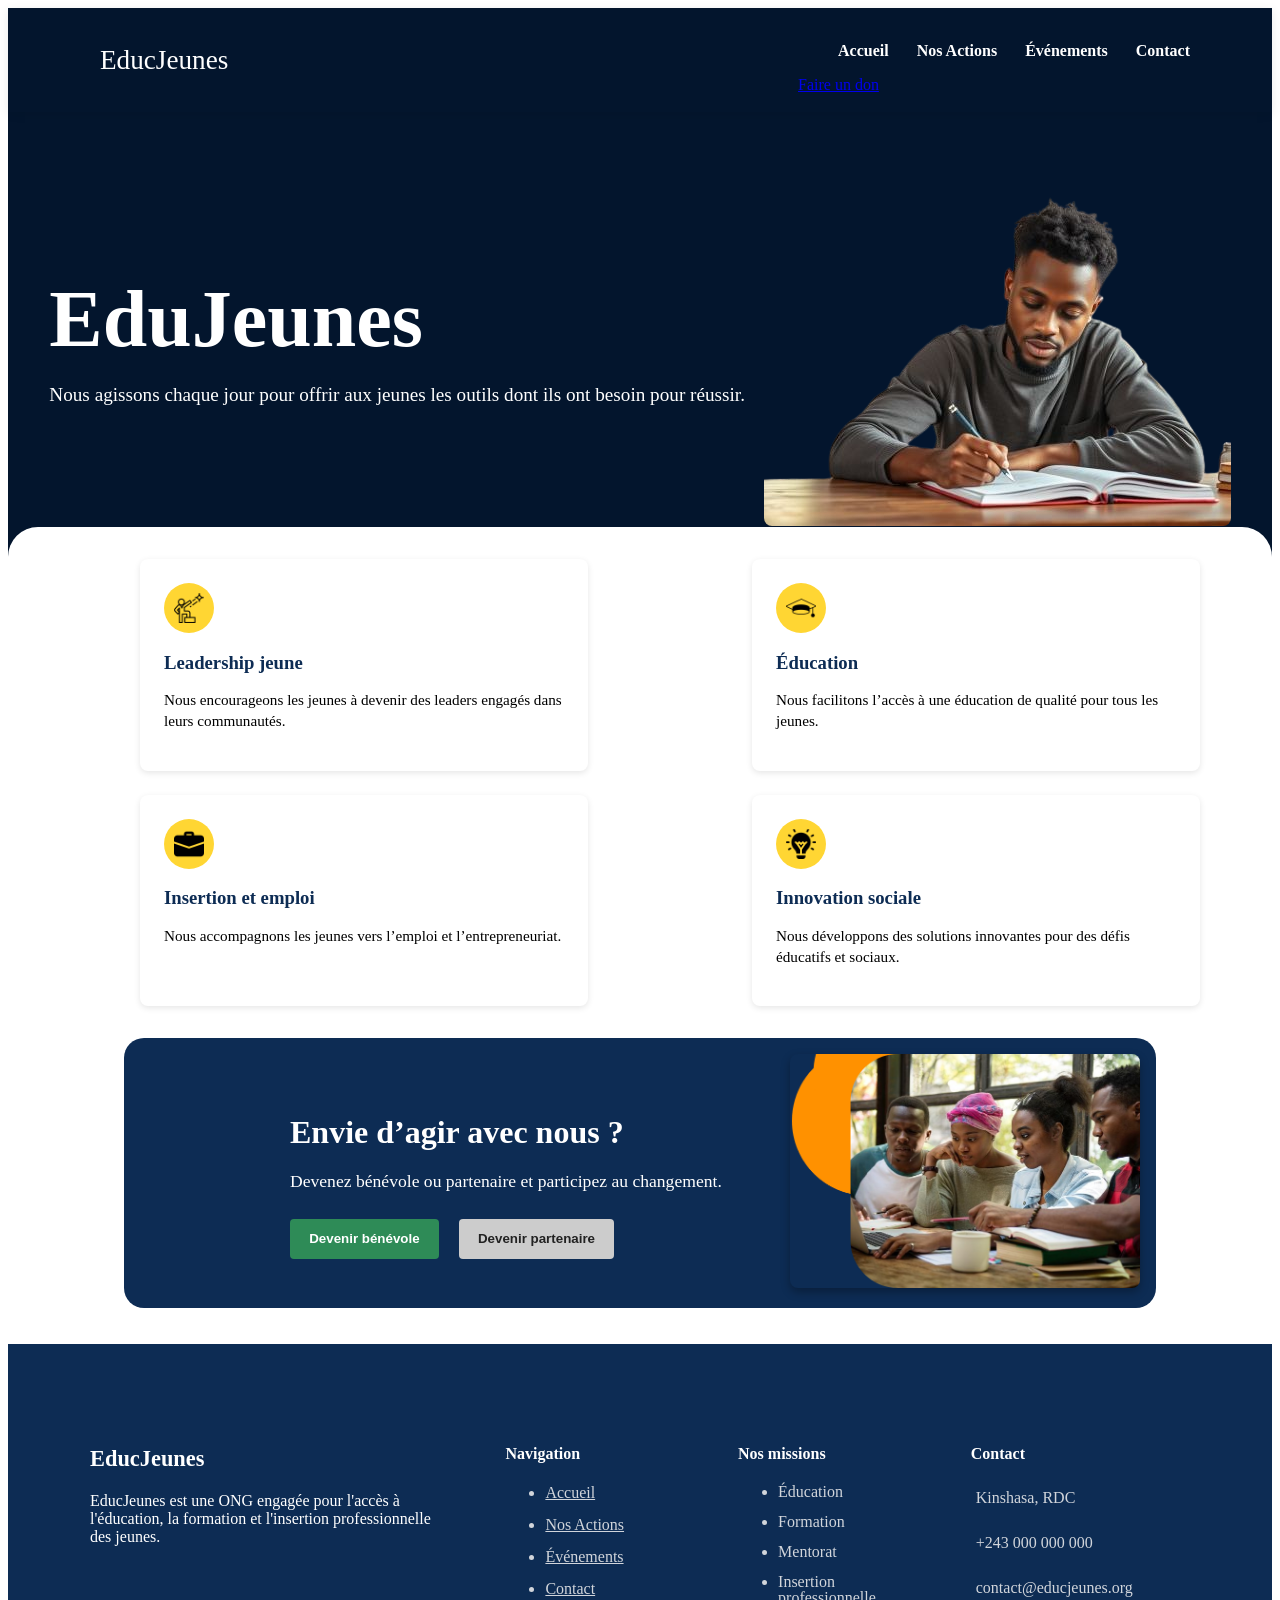
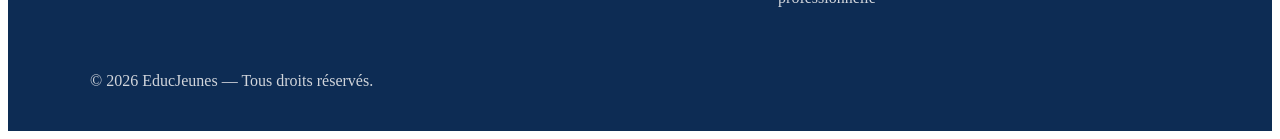
==== commit 2999c082: "Merge remote-tracking branch 'origin/main' into feature/nos-actions" ====
--- a/pages/actions.html
+++ b/pages/actions.html
@@ -3,33 +3,35 @@
 <head>
     <meta charset="UTF-8">
     <meta name="viewport" content="width=device-width, initial-scale=1.0">
-    <link rel="stylesheet" href="/assets/css/style.css">
+    <link rel="stylesheet" href="/assets/css/style_actions.css">
     <title>Nos actions | EducJeunes</title>
     <link rel="preconnect" href="https://fonts.googleapis.com">
     <link rel="preconnect" href="https://fonts.gstatic.com" crossorigin>
     <link href="https://fonts.googleapis.com/css2?family=Oswald:wght@200..700&display=swap" rel="stylesheet">
-    <link rel="stylesheet" href="../assets/css/style_actions.css">
-    
-    <!-- Font Awesome -->
-    <link rel="stylesheet"
-    href="https://cdnjs.cloudflare.com/ajax/libs/font-awesome/6.6.0/css/all.min.css">
   
 </head>
-<body> <header class="header">
+<body>
+   <header class="header">
     <div class="container">
-      <a class="logo" href="index.html"><i class="fa-solid fa-book-open-reader"></i><span>EducJeunes</span></a>
-      <nav>
-        <ul class="nav-links">
-          <li><a class="active" href="index.html">Accueil</a></li>
-          <li><a href="pages/actions.html">Nos Actions</a></li>
-          <li><a href="pages/evenements.html">Événements</a></li>
-          <li><a href="pages/contacts.html">Contact</a></li>
-        </ul>
-      </nav>
-      <a class="btn" href="pages/contacts.html" style="background-color: orange;">Faire un don</a>
+        <a href="index.html" class="logo">
+            <i class="fa-solid fa-book-open-reader"></i>
+            <span>EducJeunes</span>
+        </a>
+        <nav class="navbar">
+            <ul class="nav-links">
+                <li><a href="index.html">Accueil</a></li>
+                <li><a href="actions.html">Nos Actions</a></li>
+                <li><a href="evenement.html">Événements</a></li>
+                <li><a href="contact.html">Contact</a></li>
+            </ul>
+
+            <a href="contact.html" class="btn-don">Faire un don</a>
+
+        </nav>
+
     </div>
-  </header>
-   
+
+</header>
   <section class="hero">
     <div class="hero-text">
       <h1>EduJeunes</h1>
@@ -119,4 +121,6 @@
 
 </footer>
 
+
+</body>
 </html>
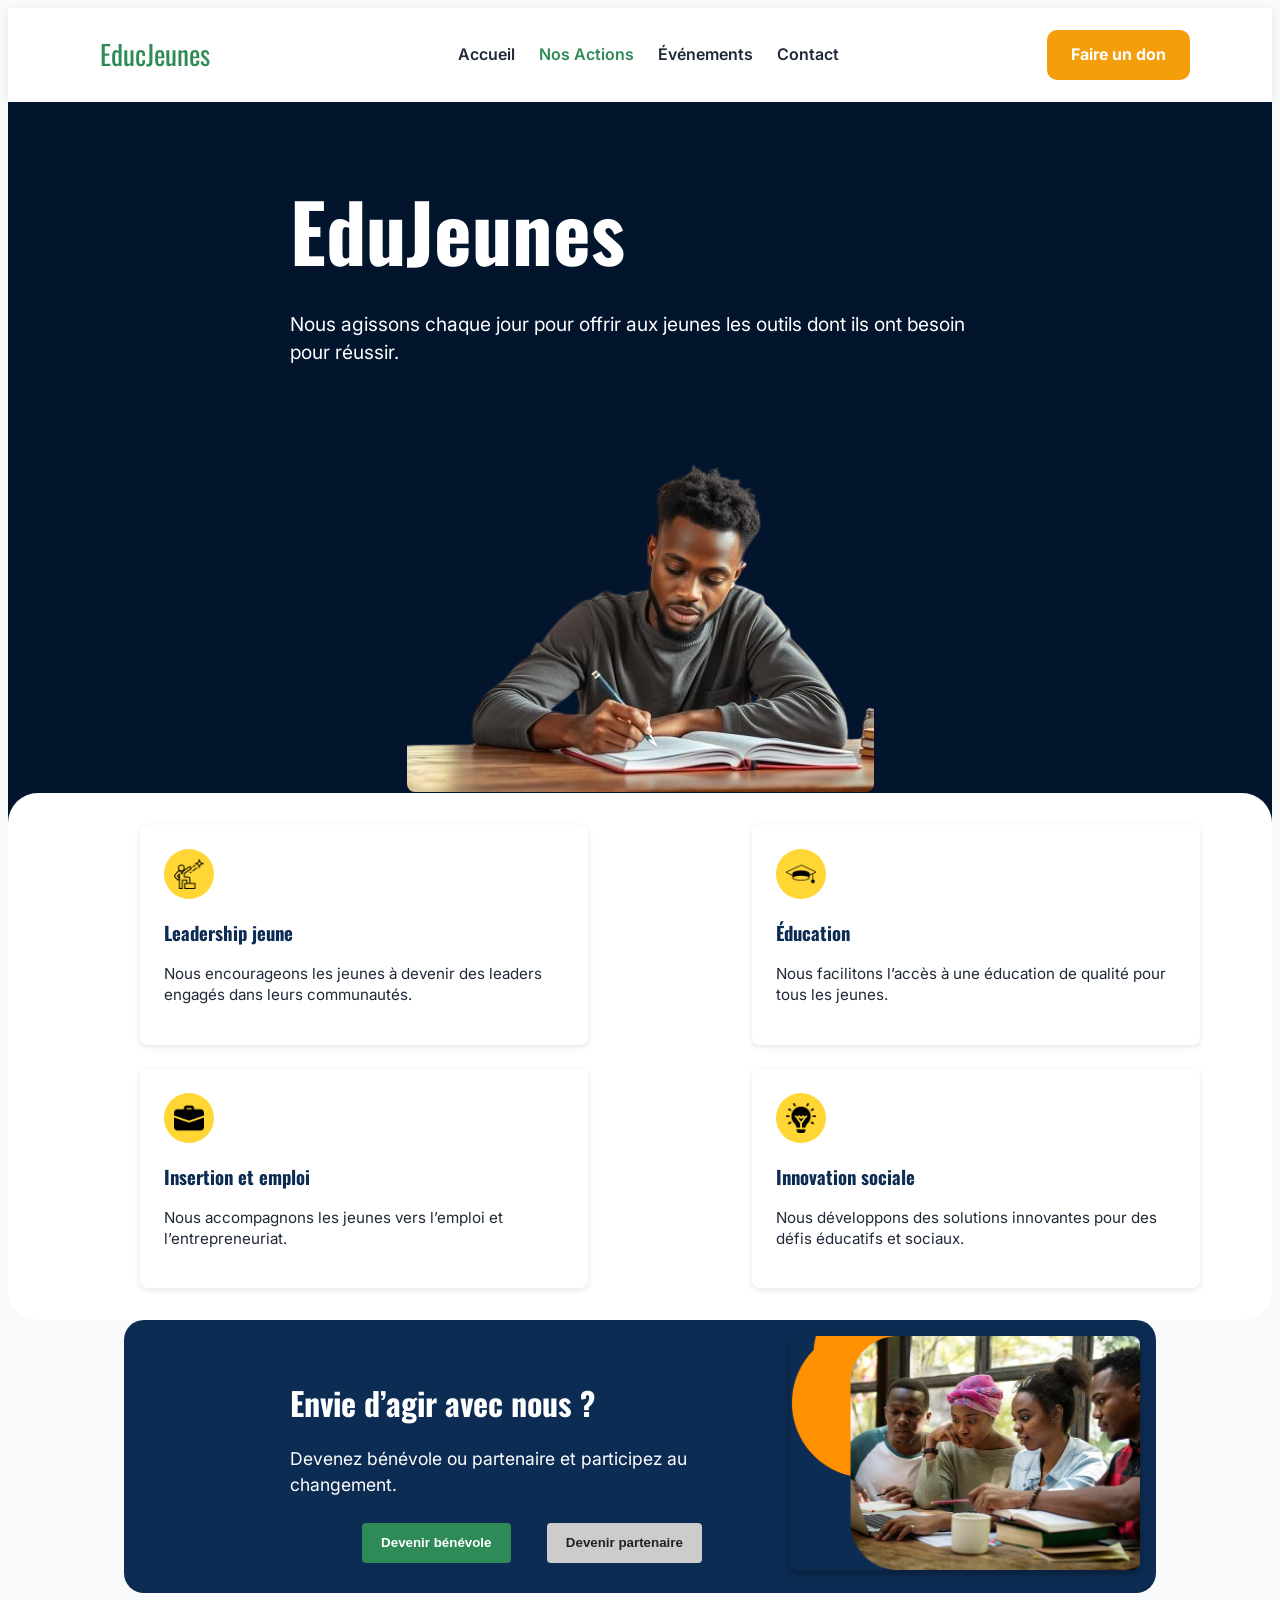
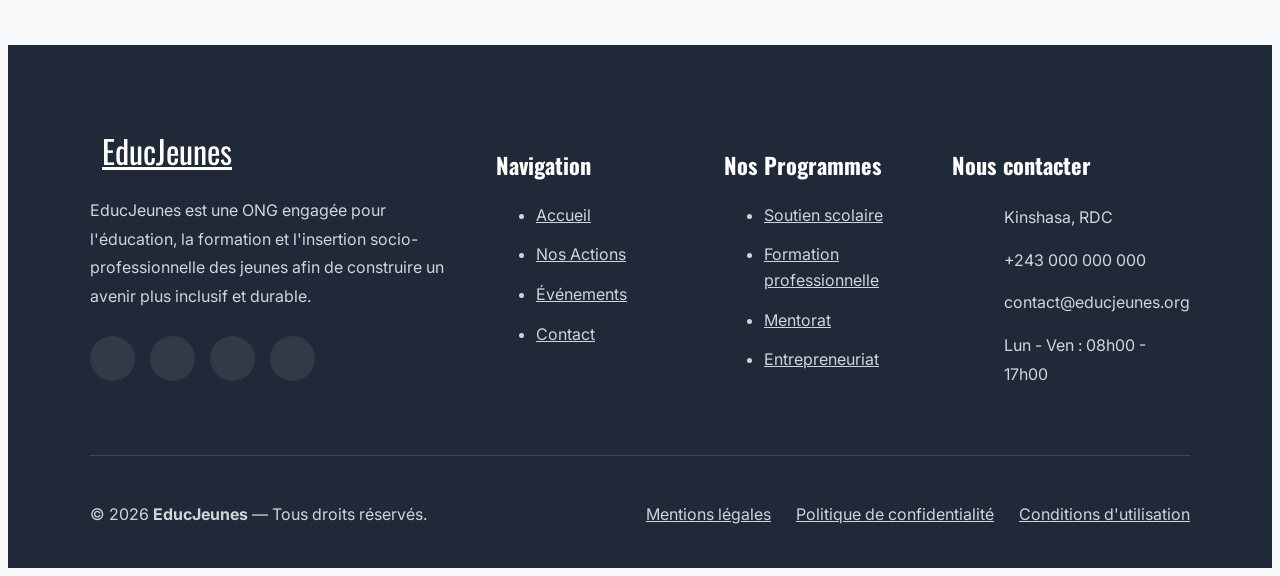
==== commit 329d69ed: "resolution des problème" ====
--- a/pages/actions.html
+++ b/pages/actions.html
@@ -3,35 +3,175 @@
 <head>
     <meta charset="UTF-8">
     <meta name="viewport" content="width=device-width, initial-scale=1.0">
-    <link rel="stylesheet" href="/assets/css/style_actions.css">
-    <title>Nos actions | EducJeunes</title>
+
+    <title>Nos Actions | EducJeunes</title>
+
+    <!-- Google Fonts -->
     <link rel="preconnect" href="https://fonts.googleapis.com">
     <link rel="preconnect" href="https://fonts.gstatic.com" crossorigin>
-    <link href="https://fonts.googleapis.com/css2?family=Oswald:wght@200..700&display=swap" rel="stylesheet">
+
+    <link href="https://fonts.googleapis.com/css2?family=Inter:wght@300;400;500;600;700&family=Oswald:wght@200..700&display=swap" rel="stylesheet">
+
+    <!-- Font Awesome -->
+    <link rel="stylesheet" href="../font/css/all.css">
+
+    <!-- CSS -->
+    <link rel="stylesheet" href="../assets/css/style.css">
+    <style>
+        
+    .hero {
+      background: #03152d; 
+      color: white;
+      display: flex;
+      align-items: center;
+      justify-content: space-around;
+      padding: 4rem 2rem;
+      flex-wrap: wrap;
+      
+    }
+    .hero-text {
+      max-width: 700px;
+      text-align: left;
+    }
+    .hero-text h1 {
+      font-size: 5rem;
+      margin: 0;
+      font-weight: 700;
+    }
+    .hero-text p {
+      margin-top: 1rem;
+      font-size: 1.2rem;
+      line-height: 1.5;
+    }
+    .hero img {
+      max-width: 7100px;
+      border-radius: 8px;
+      
+    }
+    .cards-section {
+      padding: 2rem;
+      display: grid;
+      grid-template-columns: repeat(2, 1fr); 
+      gap: 1.5rem;
+      border-radius:30px ;
+      margin-top: -63px;
   
-</head>
+      background: white;
+    }
+    .card {
+      width: 400px;
+      margin-left: 100px;
+      background: white;
+      border-radius: 8px;
+      padding: 1.5rem;
+      box-shadow: 0 2px 6px rgba(0,0,0,0.1);
+      transition: transform 0.2s ease;
+      position: relative;
+      
+    }
+    .card:hover {
+      transform: translateY(-5px);
+    }
+    .icon {
+      width: 50px;
+      height: 50px;
+      background: #ffd633; /* jaune */
+      border-radius: 50%;
+      display: flex;
+      align-items: center;
+      justify-content: center;
+      font-size: 1.5rem;
+      color: #0d2c54;
+      margin-bottom: 1rem;
+    }
+    .icon img {
+      width: 30px;
+      height: 30px;
+    }
+    .card h3 {
+      color: #0d2c54;
+      margin-bottom: 0.5rem;
+    }
+    .card p {
+      font-size: 0.95rem;
+      line-height: 1.4;
+    }
+
+    .cta-banner {
+      display: flex;
+      flex-wrap: wrap;
+      align-items: center;
+      justify-content: space-between;
+      background: #0d2c54; /* bleu foncé */
+      color: white;
+      padding: 1rem 1rem;
+      max-width: 1000px;
+      margin: 0 auto;
+      border-radius:20px ;
+    }
+    .cta-text {
+      max-width: 500px;
+      margin-left: 150px;
+    }
+    .cta-text h2 {
+      font-size: 2rem;
+      margin-bottom: 1rem;
+      font-weight: 700;
+    }
+    .cta-text p {
+      font-size: 1.1rem;
+      margin-bottom: 1.5rem;
+      line-height: 1.5;
+    }
+    .cta-buttons button {
+      margin-right: 1rem;
+      padding: 0.8rem 1.2rem;
+      border: none;
+      border-radius: 4px;
+      font-weight: 600;
+      cursor: pointer;
+      transition: background 0.3s ease;
+    }
+    .btn-green { background: #2e8b57; color: white; }
+    .btn-green:hover { background: #256b45; }
+    .btn-gray { background: #ccc; color: #222; }
+    .btn-gray:hover { background: #aaa; }
+    .cta-image {
+      position: relative;
+      flex: 1;
+      text-align: right;
+    }
+    .cta-image img {
+      max-width: 350px;
+      border-radius: 8px;
+      box-shadow: 0 4px 10px rgba(0,0,0,0.3);
+    }
+ 
+    </style>
+  </head>
 <body>
-   <header class="header">
+
+  <!-- ==========================================
+    HEADER
+  ========================================== -->
+  <header class="header">
     <div class="container">
-        <a href="index.html" class="logo">
+        <a class="logo" href="../index.html">
             <i class="fa-solid fa-book-open-reader"></i>
             <span>EducJeunes</span>
         </a>
-        <nav class="navbar">
+        <nav>
             <ul class="nav-links">
-                <li><a href="index.html">Accueil</a></li>
-                <li><a href="actions.html">Nos Actions</a></li>
-                <li><a href="evenement.html">Événements</a></li>
-                <li><a href="contact.html">Contact</a></li>
+                <li><a href="../index.html">Accueil</a></li>
+                <li><a class="active" href="actions.html">Nos Actions</a></li>
+                <li><a href="evenements.html">Événements</a></li>
+                <li><a href="contacts.html">Contact</a></li>
             </ul>
-
-            <a href="contact.html" class="btn-don">Faire un don</a>
-
         </nav>
-
-    </div>
-
-</header>
+        <a class="btn" href="contacts.html">Faire un don</a>
+    </div>
+  </header>
+   
   <section class="hero">
     <div class="hero-text">
       <h1>EduJeunes</h1>
@@ -75,52 +215,90 @@
     </div>
   </section>
   <br><br>
-  <footer class="footer">
-
+
+  <!-- ==========================================
+                FOOTER
+========================================== -->
+
+<footer class="footer">
     <div class="container">
         <div class="footer-grid">
+
+            <!-- Présentation -->
+
+            <div class="footer-about">
+                <a href="../index.html" class="footer-logo">
+                    <i class="fa-solid fa-book-open-reader"></i>EducJeunes
+                </a>
+                <p>
+                    EducJeunes est une ONG engagée pour l'éducation,
+                    la formation et l'insertion socio-professionnelle
+                    des jeunes afin de construire un avenir plus
+                    inclusif et durable.
+                </p>
+                <div class="social-links">
+                    <a href="#" aria-label="Facebook">
+                        <i class="fa-brands fa-facebook-f"></i>
+                    </a>
+                    <a href="#" aria-label="Instagram">
+                        <i class="fa-brands fa-instagram"></i>
+                    </a>
+                    <a href="#" aria-label="LinkedIn">
+                        <i class="fa-brands fa-linkedin-in"></i>
+                    </a>
+                    <a href="#" aria-label="YouTube">
+                        <i class="fa-brands fa-youtube"></i>
+                    </a>
+                </div>
+            </div>
+
+            <!-- Navigation -->
+
             <div>
-                <h3>
-                    <i class="fa-solid fa-book-open-reader"></i>EducJeunes</h3>
-                <p>
-                    EducJeunes est une ONG engagée pour l'accès à l'éducation,
-                    la formation et l'insertion professionnelle des jeunes.
-                </p>
-            </div>
+                <h3>Navigation</h3>
+                <ul>
+                    <li><a href="../index.html">Accueil</a></li>
+                    <li><a href="actions.html">Nos Actions</a></li>
+                    <li><a href="evenements.html">Événements</a></li>
+                    <li><a href="contacts.html">Contact</a></li>
+                </ul>
+            </div>
+
+            <!-- Programmes -->
+
+            <div>
+                <h3>Nos Programmes</h3>
+                <ul>
+                    <li><a href="actions.html">Soutien scolaire</a></li>
+                    <li><a href="actions.html">Formation professionnelle</a></li>
+                    <li><a href="actions.html">Mentorat</a></li>
+                    <li><a href="actions.html">Entrepreneuriat</a></li>
+                </ul>
+            </div>
+
+            <!-- Contact -->
+
+            <div>
+                <h3>Nous contacter</h3>
+                <ul class="contact-info">
+                    <li><i class="fa-solid fa-location-dot"></i>Kinshasa, RDC</li>
+                    <li><i class="fa-solid fa-phone"></i>+243 000 000 000</li>
+                    <li><i class="fa-solid fa-envelope"></i>contact@educjeunes.org</li>
+                    <li><i class="fa-solid fa-clock"></i>Lun - Ven : 08h00 - 17h00</li>
+                </ul>
+            </div>
+        </div>
+        <hr>
+        <div class="footer-bottom">
+            <p>© 2026 <strong>EducJeunes</strong> — Tous droits réservés.</p>
             <div class="footer-links">
-                <h4>Navigation</h4>
-                <ul>
-                    <li><a href="index.html">Accueil</a></li>
-                    <li><a href="actions.html">Nos Actions</a></li>
-                    <li><a href="evenement.html">Événements</a></li>
-                    <li><a href="contact.html">Contact</a></li>
-                </ul>
-            </div>
-            <div div class="footer-missions">
-                <h4>Nos missions</h4>
-                <ul>
-                    <li>Éducation</li>
-                    <li>Formation</li>
-                    <li>Mentorat</li>
-                    <li>Insertion professionnelle</li>
-                </ul>
-            </div>
-            <div class="footer-contact">
-                <h4>Contact</h4>
-                <p><i class="fa-solid fa-location-dot"></i>   Kinshasa, RDC</p>
-                <p><i class="fa-solid fa-phone"></i> +243 000 000 000</p>
-                <p><i class="fa-solid fa-envelope"></i> contact@educjeunes.org</p>
+                <a href="#">Mentions légales</a>
+                <a href="#">Politique de confidentialité</a>
+                <a href="#">Conditions d'utilisation</a>
             </div>
         </div>
-        <div class="footer-bottom">
-            <p>
-                © 2026 EducJeunes — Tous droits réservés.
-            </p>
-        </div>
-    </div>
-
-</footer>
-
-
+    </div>
+  </footer>
+  
 </body>
 </html>
--- a/assets/css/style.css
+++ b/assets/css/style.css
@@ -0,0 +1,923 @@
+<<<<<<< HEAD
+* {
+  margin: 0;
+  padding: 0;
+  box-sizing: border-box;
+}
+
+body {
+  font-family: "Oswald", sans-serif;
+}
+=======
+/*==================================================
+    RESET CSS
+==================================================*/
+
+*{
+    margin:0;
+    padding:0;
+    box-sizing:border-box;
+}
+
+/*==================================================
+    VARIABLES
+==================================================*/
+
+:root{
+    --green:#2E8B57;
+    --orange:#F59E0B;
+    --dark:#1F2937;
+    --light:#F8FAFC;
+    --white:#FFFFFF;
+}
+
+/*==================================================
+    STYLE GÉNÉRAL
+==================================================*/
+
+body{
+    font-family:Inter,sans-serif;
+    color:var(--dark);
+    background:var(--light);
+    line-height:1.6;
+}
+
+/*==================================================
+    ESPACEMENT DES SECTIONS
+==================================================*/
+
+main section{
+    padding:100px 0;
+}
+
+/*==================================================
+    TITRES
+==================================================*/
+
+h1,
+h2,
+h3,
+h4,
+.logo{
+    font-family:Oswald,sans-serif;
+}
+
+/*==================================================
+    CONTAINER
+==================================================*/
+
+.container{
+    width:min(1100px,90%);
+    margin:auto;
+}
+
+/*==================================================
+    HEADER
+==================================================*/
+
+.header{
+    background:var(--white);
+    position:sticky;
+    top:0;
+    box-shadow:0 2px 10px rgba(0,0,0,.08);
+    z-index:1000;
+}
+.header .container{
+    display:flex;
+    justify-content:space-between;
+    align-items:center;
+    padding:18px 0;
+}
+
+/*==================================================
+    LOGO
+==================================================*/
+
+.logo{
+    display:flex;
+    align-items:center;
+    gap:10px;
+    color:var(--green);
+    font-size:1.7rem;
+    text-decoration:none;
+}
+
+/*==================================================
+    NAVIGATION
+==================================================*/
+
+.nav-links{
+    display:flex;
+    gap:24px;
+    list-style:none;
+}
+.nav-links a{
+    text-decoration:none;
+    color:var(--dark);
+    font-weight:600;
+    transition:.3s;
+}
+.nav-links a.active,
+.nav-links a:hover{
+    color:var(--green);
+}
+
+/*==================================================
+    BOUTONS
+==================================================*/
+
+.btn,
+.btn-outline{
+    display:inline-block;
+    padding:12px 24px;
+    border-radius:10px;
+    text-decoration:none;
+    font-weight:700;
+    transition:.3s;
+}
+.btn{
+    background:var(--orange);
+    color:var(--white);
+}
+.btn:hover{
+    background:#D97706;
+    transform:translateY(-5px);
+}
+.btn-outline{
+    border:2px solid var(--green);
+    color:var(--green);
+}
+.btn-outline:hover{
+    background:var(--green);
+    color:var(--white);
+    transform:translateY(-5px);
+}
+
+/*==================================================
+    HERO
+==================================================*/
+
+.hero{
+    display:grid;
+    grid-template-columns:1fr 1fr;
+    align-items:center;
+    gap:50px;
+}
+.badge{
+    display:inline-block;
+    background:#E8F5E9;
+    color:var(--green);
+    padding:8px 16px;
+    border-radius:999px;
+}
+.hero h1{
+    font-size:3.2rem;
+    margin:20px 0;
+}
+.hero p{
+    margin-bottom:25px;
+    line-height:1.7;
+}
+.actions{
+    display:flex;
+    gap:16px;
+}
+.hero-image img{
+    width:100%;
+    border-radius:18px;
+}
+
+/*==================================================
+    RESPONSIVE
+==================================================*/
+
+@media(max-width:768px){
+    .header .container,
+    .nav-links,
+    .actions{
+        flex-direction:column;
+    }
+    .hero{
+        grid-template-columns:1fr;
+    }
+}
+
+/*==================================================
+    TITRES DES SECTIONS
+==================================================*/
+
+.section-title{
+    text-align:center;
+    max-width:700px;
+    margin:0 auto 60px;
+}
+.section-tag{
+    display:inline-block;
+    background:#E8F5E9;
+    color:var(--green);
+    padding:8px 18px;
+    border-radius:999px;
+    font-weight:600;
+    margin-bottom:20px;
+}
+.section-title h2{
+    font-size:2.8rem;
+    margin-bottom:20px;
+    color:var(--dark);
+}
+.section-title p{
+    color:#6B7280;
+    line-height:1.8;
+}
+
+/*==================================================
+    PARTENAIRES
+==================================================*/
+
+.partners-grid{
+    display:grid;
+    grid-template-columns:repeat(5,1fr);
+    gap:25px;
+    margin-top:60px;
+}
+.partner-card{
+    overflow:hidden;
+    border-radius:20px;
+    box-shadow:0 10px 25px rgba(0,0,0,.08);
+    transition:.3s;
+    cursor:pointer;
+}
+.partner-card:hover{
+    transform:translateY(-8px);
+}
+.partner-card img{
+    width:100%;
+    height:100%;
+    min-height:180px;
+    object-fit:cover;
+    transition:.4s;
+}
+.partner-card:hover img{
+    transform:scale(1.08);
+}
+
+/*==================================================
+    ABOUT
+==================================================*/
+
+.about-container{
+    display:grid;
+    grid-template-columns:1fr 1fr;
+    gap:70px;
+    align-items:center;
+}
+.about-image img{
+    border-radius:20px;
+    box-shadow:0 10px 30px rgba(0,0,0,.10);
+}
+.about-content h2{
+    font-size:2.5rem;
+    margin:20px 0;
+}
+.about-content p{
+    margin-bottom:20px;
+    color:#555;
+}
+.about-features{
+    margin-top:35px;
+    display:flex;
+    flex-direction:column;
+    gap:25px;
+}
+.feature{
+    display:flex;
+    gap:18px;
+    align-items:flex-start;
+}
+.feature i{
+    width:60px;
+    height:60px;
+    display:flex;
+    justify-content:center;
+    align-items:center;
+    border-radius:50%;
+    background:var(--green);
+    color:white;
+    font-size:1.4rem;
+}
+.feature h3{
+    margin-bottom:8px;
+}
+
+/*==================================================
+    VALEURS
+==================================================*/
+
+.values{
+    background:white;
+}
+.values-grid{
+    display:grid;
+    grid-template-columns:repeat(3,1fr);
+    gap:30px;
+}
+.value-card{
+    background:white;
+    padding:35px;
+    border-radius:20px;
+    text-align:center;
+    box-shadow:0 10px 25px rgba(0,0,0,.08);
+    transition:.3s;
+}
+.value-card:hover{
+    transform:translateY(-8px);
+}
+.value-icon{
+    width:80px;
+    height:80px;
+    margin:auto;
+    border-radius:50%;
+    background:#E8F5E9;
+    color:var(--green);
+    display:flex;
+    justify-content:center;
+    align-items:center;
+    font-size:2rem;
+    margin-bottom:25px;
+}
+.value-card h3{
+    margin-bottom:15px;
+}
+.value-card p{
+    color:#666;
+    line-height:1.7;
+}
+
+/*==================================================
+    NOS PROGRAMMES
+==================================================*/
+
+.programs{
+    background:#F8FAFC;
+}
+.programs-grid{
+    display:grid;
+    grid-template-columns:repeat(3,1fr);
+    gap:30px;
+}
+.program-card{
+    background:var(--white);
+    border-radius:20px;
+    overflow:hidden;
+    box-shadow:0 10px 25px rgba(0,0,0,.08);
+    transition:.35s;
+}
+.program-card:hover{
+    transform:translateY(-10px);
+}
+.program-card img{
+    width:100%;
+    height:240px;
+    object-fit:cover;
+}
+.program-content{
+    padding:30px;
+}
+.program-content h3{
+    font-size:1.5rem;
+    margin-bottom:15px;
+    color:var(--dark);
+}
+.program-content p{
+    color:#6B7280;
+    line-height:1.8;
+    margin-bottom:20px;
+}
+.program-content a{
+    color:var(--green);
+    font-weight:600;
+    transition:.3s;
+}
+.program-content a:hover{
+    color:var(--orange);
+}
+
+/*==================================================
+    RESPONSIVE PROGRAMMES
+==================================================*/
+
+@media(max-width:992px){
+    .programs-grid{
+        grid-template-columns:repeat(2,1fr);
+    }
+}
+
+@media(max-width:768px){
+    .programs-grid{
+        grid-template-columns:1fr;
+    }
+    .program-card img{
+        height:220px;
+    }
+}
+
+/*==================================================
+    NOTRE IMPACT
+==================================================*/
+
+.impact{
+    background:var(--white);
+}
+.impact-grid{
+    display:grid;
+    grid-template-columns:repeat(4,1fr);
+    gap:30px;
+    margin-top:60px;
+}
+.impact-card{
+    background:var(--light);
+    padding:40px 30px;
+    border-radius:20px;
+    text-align:center;
+    transition:.35s;
+    box-shadow:0 10px 25px rgba(0,0,0,.06);
+}
+.impact-card:hover{
+    transform:translateY(-10px);
+    background:var(--white);
+    box-shadow:0 15px 35px rgba(0,0,0,.10);
+}
+.impact-icon{
+    width:80px;
+    height:80px;
+    margin:0 auto 25px;
+    display:flex;
+    justify-content:center;
+    align-items:center;
+    border-radius:50%;
+    background:#E8F5E9;
+    color:var(--green);
+    font-size:2rem;
+}
+.impact-card h3{
+    font-size:2.8rem;
+    color:var(--green);
+    margin-bottom:10px;
+}
+.impact-card h4{
+    font-size:1.2rem;
+    color:var(--dark);
+    margin-bottom:15px;
+}
+.impact-card p{
+    color:#6B7280;
+    line-height:1.7;
+}
+
+/*==================================================
+    RESPONSIVE IMPACT
+==================================================*/
+
+@media(max-width:992px){
+    .impact-grid{
+        grid-template-columns:repeat(2,1fr);
+    }
+}
+
+@media(max-width:768px){
+    .impact{
+        padding:80px 0;
+    }
+    .impact-grid{
+        grid-template-columns:1fr;
+        gap:25px;
+    }
+    .impact-card{
+        padding:35px 25px;
+    }
+}
+
+/*=================================================
+    ÉVÉNEMENTS
+==================================================*/
+
+.events{
+    background:#F8FAFC;
+}
+.events-grid{
+    display:grid;
+    grid-template-columns:repeat(3,1fr);
+    gap:30px;
+    margin-top:60px;
+}
+.event-card{
+    background:var(--white);
+    border-radius:20px;
+    overflow:hidden;
+    box-shadow:0 10px 25px rgba(0,0,0,.08);
+    transition:.35s;
+}
+.event-card:hover{
+    transform:translateY(-10px);
+    box-shadow:0 18px 35px rgba(0,0,0,.12);
+}
+.event-card img{
+    width:100%;
+    height:240px;
+    object-fit:cover;
+}
+.event-content{
+    padding:30px;
+}
+.event-date{
+    display:inline-flex;
+    align-items:center;
+    gap:10px;
+    padding:8px 16px;
+    margin-bottom:20px;
+    background:#E8F5E9;
+    color:var(--green);
+    border-radius:50px;
+    font-size:.9rem;
+    font-weight:600;
+}
+.event-date i{
+    color:var(--orange);
+}
+.event-content h3{
+    font-size:1.5rem;
+    margin-bottom:15px;
+    color:var(--dark);
+}
+.event-content p{
+    color:#6B7280;
+    line-height:1.8;
+    margin-bottom:25px;
+}
+.event-content .btn-secondary{
+    display:inline-block;
+}
+
+/*==================================================
+    RESPONSIVE ÉVÉNEMENTS
+==================================================*/
+
+@media(max-width:992px){
+    .events-grid{
+        grid-template-columns:repeat(2,1fr);
+    }
+}
+
+@media(max-width:768px){
+    .events-grid{
+        grid-template-columns:1fr;
+    }
+    .event-card img{
+        height:220px;
+    }
+}
+/*==================================================
+    TÉMOIGNAGES
+==================================================*/
+
+.testimonials{
+    background:var(--white);
+}
+.testimonials-grid{
+    display:grid;
+    grid-template-columns:repeat(3,1fr);
+    gap:30px;
+    margin-top:60px;
+}
+.testimonial-card{
+    background:var(--light);
+    padding:35px;
+    border-radius:20px;
+    box-shadow:0 10px 25px rgba(0,0,0,.08);
+    transition:.35s;
+}
+.testimonial-card:hover{
+    transform:translateY(-10px);
+    box-shadow:0 18px 35px rgba(0,0,0,.12);
+}
+.testimonial-header{
+    display:flex;
+    align-items:center;
+    gap:18px;
+    margin-bottom:25px;
+}
+.testimonial-header img{
+    width:70px;
+    height:70px;
+    border-radius:50%;
+    object-fit:cover;
+    border:4px solid var(--green);
+}
+.testimonial-header h3{
+    font-size:1.3rem;
+    color:var(--dark);
+    margin-bottom:5px;
+}
+.testimonial-header span{
+    color:#6B7280;
+    font-size:.95rem
+}
+.testimonial-card p{
+    color:#555;
+    line-height:1.8;
+    margin-bottom:25px;
+    font-style:italic;
+}
+.stars{
+    display:flex;
+    gap:6px;
+}
+.stars i{
+    color:var(--orange);
+    font-size:1rem;
+}
+
+/*==================================================
+RESPONSIVE TÉMOIGNAGES
+==================================================*/
+
+@media(max-width:992px){
+    .testimonials-grid{
+        grid-template-columns:repeat(2,1fr);
+    }
+}
+
+@media(max-width:768px){
+    .testimonials-grid{
+        grid-template-columns:1fr;
+    }
+    .testimonial-card{
+        padding:30px;
+    }
+}
+
+/*==================================================
+    CALL TO ACTION
+==================================================*/
+
+.cta{
+    padding:100px 0;
+    background:linear-gradient(135deg,#2E8B57,#256F47);
+}
+.cta-content{
+    max-width:850px;
+    margin:auto;
+    text-align:center;
+    color:var(--white);
+}
+.cta .section-tag{
+    background:rgba(255,255,255,.15);
+    color:var(--white);
+}
+.cta h2{
+    font-size:3rem;
+    margin:25px 0;
+    color:var(--white);
+}
+.cta p{
+    font-size:1.1rem;
+    line-height:1.9;
+    color:rgba(255,255,255,.9);
+    margin-bottom:40px;
+}
+.cta-buttons{
+    display:flex;
+    justify-content:center;
+    gap:20px;
+    flex-wrap:wrap;
+}
+.cta .btn-primary{
+    display:inline-block;
+    padding:16px 32px;
+    background:var(--orange);
+    color:var(--white);
+    border:none;
+    border-radius:50px;
+    text-decoration:none;
+    font-weight:600;
+    transition:.3s;
+}
+.cta .btn-primary:hover{
+    background:#D97706;
+    transform:translateY(-5px);
+}
+.cta .btn-secondary{
+    display:inline-block;
+    padding:16px 32px;
+    border:2px solid var(--white);
+    color:var(--white);
+    background:transparent;
+    border-radius:50px;
+    text-decoration:none;
+    font-weight:600;
+    transition:.3s;
+}
+.cta .btn-secondary:hover{
+    background:var(--white);
+    color:var(--green);
+    transform:translateY(-5px);
+}
+
+/*==================================================
+    RESPONSIVE CTA
+==================================================*/
+
+@media(max-width:768px){
+    .cta{
+        padding:80px 20px;
+    }
+    .cta h2{
+        font-size:2.2rem;
+    }
+    .cta-buttons{
+        flex-direction:column;
+        align-items:center;
+    }
+    .cta-buttons a{
+        width:100%;
+        max-width:300px;
+        text-align:center;
+    }
+}
+
+/*==================================================
+    FOOTER
+==================================================*/
+
+.footer{
+    background:var(--dark);
+    color:var(--white);
+    padding:80px 0 25px;
+}
+
+.footer-grid{
+    display:grid;
+    grid-template-columns:2fr 1fr 1fr 1.2fr;
+    gap:50px;
+    margin-bottom:50px;
+}
+
+/*==================================
+    LOGO
+==================================*/
+
+.footer-logo{
+    display:flex;
+    align-items:center;
+    gap:12px;
+    color:var(--white);
+    font-family:"Oswald",sans-serif;
+    font-size:2rem;
+    margin-bottom:20px;
+}
+.footer-logo i{
+    color:var(--orange);
+}
+.footer-about p{
+    color:#D1D5DB;
+    line-height:1.8;
+    margin-bottom:25px;
+}
+
+/*==================================
+    RÉSEAUX SOCIAUX
+==================================*/
+
+.social-links{
+    display:flex;
+    gap:15px;
+}
+.social-links a{
+    width:45px;
+    height:45px;
+    display:flex;
+    justify-content:center;
+    align-items:center;
+    background:rgba(255,255,255,.08);
+    border-radius:50%;
+    color:var(--white);
+    transition:.3s;
+}
+.social-links a:hover{
+    background:var(--orange);
+    transform:translateY(-5px);
+}
+
+/*==================================
+    COLONNES
+==================================*/
+
+.footer h3{
+    margin-bottom:20px;
+    font-size:1.4rem;
+}
+.footer ul{
+    display:flex;
+    flex-direction:column;
+    gap:14px;
+}
+.footer ul li{
+    color:#D1D5DB;
+}
+.footer ul li a{
+    color:#D1D5DB;
+    transition:.3s;
+}
+.footer ul li a:hover{
+    color:var(--orange);
+    padding-left:6px;
+}
+
+/*==================================
+  CONTACT
+==================================*/
+
+.contact-info li{
+  display:flex;
+  align-items:flex-start;
+  gap:12px;
+  line-height:1.8;
+}
+.contact-info i{
+  color:var(--orange);
+  margin-top:5px;
+}
+
+/*==================================
+  SÉPARATEUR
+==================================*/
+
+.footer hr{
+  border:none;
+  height:1px;
+  background:rgba(255,255,255,.15);
+  margin:30px 0;
+}
+
+/*==================================
+  FOOTER BAS
+================================*/
+
+.footer-bottom{
+  display:flex;
+  justify-content:space-between;
+  align-items:center;
+  gap:20px;
+}
+.footer-bottom p{
+  color:#D1D5DB;
+}
+.footer-links{
+  display:flex;
+  gap:25px;
+}
+.footer-links a{
+  color:#D1D5DB;
+  transition:.3s;
+}
+.footer-links a:hover{
+  color:var(--orange);
+}
+
+/*==================================
+    RESPONSIVE
+==================================*/
+
+@media(max-width:992px){
+  .footer-grid{
+    grid-template-columns:repeat(2,1fr);
+  }
+}
+@media(max-width:768px){
+  .footer{
+    padding:60px 0 20px;
+  }
+  .footer-grid{
+    grid-template-columns:1fr;
+    gap:40px;
+    text-align:center;
+  }
+  .footer-logo{
+    justify-content:center;
+  }
+  .social-links{
+    justify-content:center;
+  }
+  .contact-info li{
+    justify-content:center;
+  }
+  .footer-bottom{
+    flex-direction:column;
+    text-align:center;
+  }
+  .footer-links{
+    flex-wrap:wrap;
+    justify-content:center;
+  }
+}
+>>>>>>> main
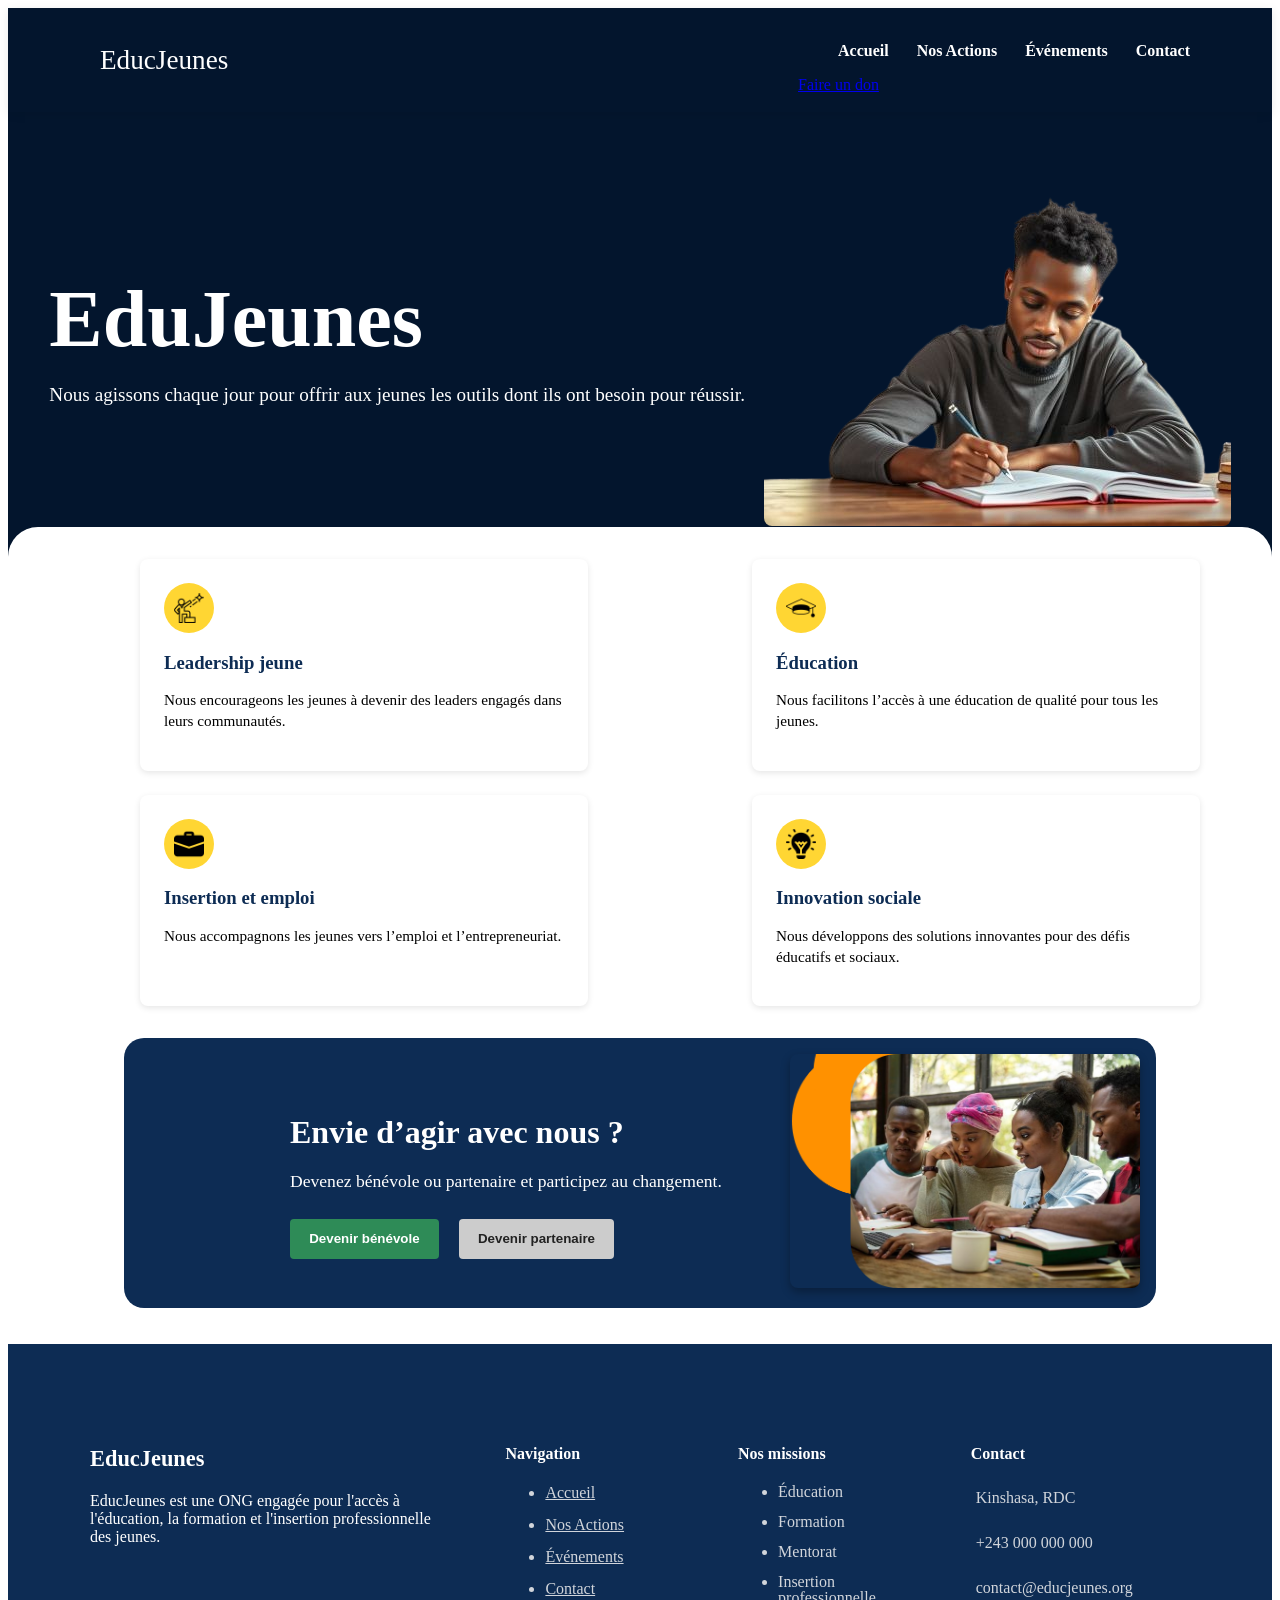
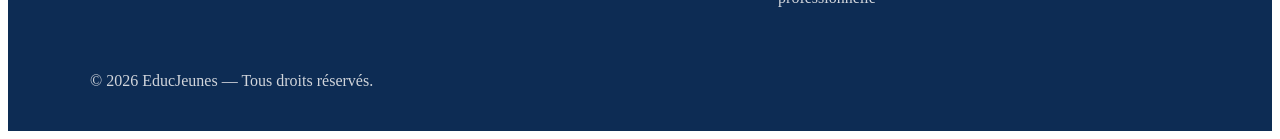
==== commit 59518a3f: "Mise à jour de la page Nos Actions" ====
--- a/pages/actions.html
+++ b/pages/actions.html
@@ -3,175 +3,35 @@
 <head>
     <meta charset="UTF-8">
     <meta name="viewport" content="width=device-width, initial-scale=1.0">
-
-    <title>Nos Actions | EducJeunes</title>
-
-    <!-- Google Fonts -->
+    <link rel="stylesheet" href="../assets/css/style_actions.css">
+    <title>Nos actions | EducJeunes</title>
     <link rel="preconnect" href="https://fonts.googleapis.com">
     <link rel="preconnect" href="https://fonts.gstatic.com" crossorigin>
-
-    <link href="https://fonts.googleapis.com/css2?family=Inter:wght@300;400;500;600;700&family=Oswald:wght@200..700&display=swap" rel="stylesheet">
-
-    <!-- Font Awesome -->
-    <link rel="stylesheet" href="../font/css/all.css">
-
-    <!-- CSS -->
-    <link rel="stylesheet" href="../assets/css/style.css">
-    <style>
-        
-    .hero {
-      background: #03152d; 
-      color: white;
-      display: flex;
-      align-items: center;
-      justify-content: space-around;
-      padding: 4rem 2rem;
-      flex-wrap: wrap;
-      
-    }
-    .hero-text {
-      max-width: 700px;
-      text-align: left;
-    }
-    .hero-text h1 {
-      font-size: 5rem;
-      margin: 0;
-      font-weight: 700;
-    }
-    .hero-text p {
-      margin-top: 1rem;
-      font-size: 1.2rem;
-      line-height: 1.5;
-    }
-    .hero img {
-      max-width: 7100px;
-      border-radius: 8px;
-      
-    }
-    .cards-section {
-      padding: 2rem;
-      display: grid;
-      grid-template-columns: repeat(2, 1fr); 
-      gap: 1.5rem;
-      border-radius:30px ;
-      margin-top: -63px;
+    <link href="https://fonts.googleapis.com/css2?family=Oswald:wght@200..700&display=swap" rel="stylesheet">
   
-      background: white;
-    }
-    .card {
-      width: 400px;
-      margin-left: 100px;
-      background: white;
-      border-radius: 8px;
-      padding: 1.5rem;
-      box-shadow: 0 2px 6px rgba(0,0,0,0.1);
-      transition: transform 0.2s ease;
-      position: relative;
-      
-    }
-    .card:hover {
-      transform: translateY(-5px);
-    }
-    .icon {
-      width: 50px;
-      height: 50px;
-      background: #ffd633; /* jaune */
-      border-radius: 50%;
-      display: flex;
-      align-items: center;
-      justify-content: center;
-      font-size: 1.5rem;
-      color: #0d2c54;
-      margin-bottom: 1rem;
-    }
-    .icon img {
-      width: 30px;
-      height: 30px;
-    }
-    .card h3 {
-      color: #0d2c54;
-      margin-bottom: 0.5rem;
-    }
-    .card p {
-      font-size: 0.95rem;
-      line-height: 1.4;
-    }
-
-    .cta-banner {
-      display: flex;
-      flex-wrap: wrap;
-      align-items: center;
-      justify-content: space-between;
-      background: #0d2c54; /* bleu foncé */
-      color: white;
-      padding: 1rem 1rem;
-      max-width: 1000px;
-      margin: 0 auto;
-      border-radius:20px ;
-    }
-    .cta-text {
-      max-width: 500px;
-      margin-left: 150px;
-    }
-    .cta-text h2 {
-      font-size: 2rem;
-      margin-bottom: 1rem;
-      font-weight: 700;
-    }
-    .cta-text p {
-      font-size: 1.1rem;
-      margin-bottom: 1.5rem;
-      line-height: 1.5;
-    }
-    .cta-buttons button {
-      margin-right: 1rem;
-      padding: 0.8rem 1.2rem;
-      border: none;
-      border-radius: 4px;
-      font-weight: 600;
-      cursor: pointer;
-      transition: background 0.3s ease;
-    }
-    .btn-green { background: #2e8b57; color: white; }
-    .btn-green:hover { background: #256b45; }
-    .btn-gray { background: #ccc; color: #222; }
-    .btn-gray:hover { background: #aaa; }
-    .cta-image {
-      position: relative;
-      flex: 1;
-      text-align: right;
-    }
-    .cta-image img {
-      max-width: 350px;
-      border-radius: 8px;
-      box-shadow: 0 4px 10px rgba(0,0,0,0.3);
-    }
- 
-    </style>
-  </head>
+</head>
 <body>
-
-  <!-- ==========================================
-    HEADER
-  ========================================== -->
-  <header class="header">
+   <header class="header">
     <div class="container">
-        <a class="logo" href="../index.html">
+        <a href="index.html" class="logo">
             <i class="fa-solid fa-book-open-reader"></i>
             <span>EducJeunes</span>
         </a>
-        <nav>
+        <nav class="navbar">
             <ul class="nav-links">
-                <li><a href="../index.html">Accueil</a></li>
-                <li><a class="active" href="actions.html">Nos Actions</a></li>
-                <li><a href="evenements.html">Événements</a></li>
-                <li><a href="contacts.html">Contact</a></li>
+                <li><a href="index.html">Accueil</a></li>
+                <li><a href="actions.html">Nos Actions</a></li>
+                <li><a href="evenement.html">Événements</a></li>
+                <li><a href="contact.html">Contact</a></li>
             </ul>
+
+            <a href="contact.html" class="btn-don">Faire un don</a>
+
         </nav>
-        <a class="btn" href="contacts.html">Faire un don</a>
+
     </div>
-  </header>
-   
+
+</header>
   <section class="hero">
     <div class="hero-text">
       <h1>EduJeunes</h1>
@@ -215,90 +75,52 @@
     </div>
   </section>
   <br><br>
+  <footer class="footer">
 
-  <!-- ==========================================
-                FOOTER
-========================================== -->
-
-<footer class="footer">
     <div class="container">
         <div class="footer-grid">
-
-            <!-- Présentation -->
-
-            <div class="footer-about">
-                <a href="../index.html" class="footer-logo">
-                    <i class="fa-solid fa-book-open-reader"></i>EducJeunes
-                </a>
+            <div>
+                <h3>
+                    <i class="fa-solid fa-book-open-reader"></i>EducJeunes</h3>
                 <p>
-                    EducJeunes est une ONG engagée pour l'éducation,
-                    la formation et l'insertion socio-professionnelle
-                    des jeunes afin de construire un avenir plus
-                    inclusif et durable.
+                    EducJeunes est une ONG engagée pour l'accès à l'éducation,
+                    la formation et l'insertion professionnelle des jeunes.
                 </p>
-                <div class="social-links">
-                    <a href="#" aria-label="Facebook">
-                        <i class="fa-brands fa-facebook-f"></i>
-                    </a>
-                    <a href="#" aria-label="Instagram">
-                        <i class="fa-brands fa-instagram"></i>
-                    </a>
-                    <a href="#" aria-label="LinkedIn">
-                        <i class="fa-brands fa-linkedin-in"></i>
-                    </a>
-                    <a href="#" aria-label="YouTube">
-                        <i class="fa-brands fa-youtube"></i>
-                    </a>
-                </div>
             </div>
-
-            <!-- Navigation -->
-
-            <div>
-                <h3>Navigation</h3>
+            <div class="footer-links">
+                <h4>Navigation</h4>
                 <ul>
-                    <li><a href="../index.html">Accueil</a></li>
+                    <li><a href="index.html">Accueil</a></li>
                     <li><a href="actions.html">Nos Actions</a></li>
-                    <li><a href="evenements.html">Événements</a></li>
-                    <li><a href="contacts.html">Contact</a></li>
+                    <li><a href="evenement.html">Événements</a></li>
+                    <li><a href="contact.html">Contact</a></li>
                 </ul>
             </div>
-
-            <!-- Programmes -->
-
-            <div>
-                <h3>Nos Programmes</h3>
+            <div div class="footer-missions">
+                <h4>Nos missions</h4>
                 <ul>
-                    <li><a href="actions.html">Soutien scolaire</a></li>
-                    <li><a href="actions.html">Formation professionnelle</a></li>
-                    <li><a href="actions.html">Mentorat</a></li>
-                    <li><a href="actions.html">Entrepreneuriat</a></li>
+                    <li>Éducation</li>
+                    <li>Formation</li>
+                    <li>Mentorat</li>
+                    <li>Insertion professionnelle</li>
                 </ul>
             </div>
-
-            <!-- Contact -->
-
-            <div>
-                <h3>Nous contacter</h3>
-                <ul class="contact-info">
-                    <li><i class="fa-solid fa-location-dot"></i>Kinshasa, RDC</li>
-                    <li><i class="fa-solid fa-phone"></i>+243 000 000 000</li>
-                    <li><i class="fa-solid fa-envelope"></i>contact@educjeunes.org</li>
-                    <li><i class="fa-solid fa-clock"></i>Lun - Ven : 08h00 - 17h00</li>
-                </ul>
+            <div class="footer-contact">
+                <h4>Contact</h4>
+                <p><i class="fa-solid fa-location-dot"></i>   Kinshasa, RDC</p>
+                <p><i class="fa-solid fa-phone"></i> +243 000 000 000</p>
+                <p><i class="fa-solid fa-envelope"></i> contact@educjeunes.org</p>
             </div>
         </div>
-        <hr>
         <div class="footer-bottom">
-            <p>© 2026 <strong>EducJeunes</strong> — Tous droits réservés.</p>
-            <div class="footer-links">
-                <a href="#">Mentions légales</a>
-                <a href="#">Politique de confidentialité</a>
-                <a href="#">Conditions d'utilisation</a>
-            </div>
+            <p>
+                © 2026 EducJeunes — Tous droits réservés.
+            </p>
         </div>
     </div>
-  </footer>
-  
+
+</footer>
+
+
 </body>
 </html>
--- a/assets/css/style_actions.css
+++ b/assets/css/style_actions.css
@@ -0,0 +1,631 @@
+.container{
+  width:min(1100px,90%);
+  margin:auto
+}
+.header{
+  background: #03152d;
+  position:relative;
+  top:0;box-shadow:0 2px 10px rgba(0,0,0,.08);
+  color:white 
+}
+
+.header 
+.container{
+  display:flex;
+  justify-content:space-between;
+  align-items:center;
+  padding:18px 0
+}
+
+.logo{
+  display:flex;
+  gap:10px;
+  color:var(--green);
+  font-size:1.7rem;
+  text-decoration:none
+}
+.btn,
+.btn-outline{
+    display:inline-block;
+    padding:12px 24px;
+    border-radius:10px;
+    text-decoration:none;
+    font-weight:700;
+    transition:.3s;
+    background: orange;
+}
+.btn{
+    background:var(--orange);
+    color:var(--white);
+}
+.btn:hover{
+    background:white;
+    color:var(--orange);
+    transform:translateY(-5px);
+}
+.btn-outline{
+    border:2px solid var(--green);
+    color:var(--green);
+}
+.btn-outline:hover{
+    background:var(--green);
+    color:var(--white);
+    transform:translateX(-5px);
+}
+.nav-links{
+  display:flex;
+  gap:28px;
+  list-style:none
+}
+.nav-links :hover{
+  color:orangered;
+  transition:0.3s
+}
+.nav-links a{
+  text-decoration:none;
+  color:var(--dark);
+  font-weight:600
+}
+        
+    .hero {
+      background: #03152d; 
+      color: white;
+      display: flex;
+      align-items: center;
+      justify-content: space-around;
+      padding: 4rem 2rem;
+      flex-wrap: wrap;
+      
+    }
+    .hero-text {
+      max-width: 700px;
+      text-align: left;
+    }
+    .hero-text h1 {
+      font-size: 5rem;
+      margin: 0;
+      font-weight: 700;
+    }
+    .hero-text p {
+      margin-top: 1rem;
+      font-size: 1.2rem;
+      line-height: 1.5;
+    }
+    .hero img {
+      max-width: 7100px;
+      border-radius: 8px;
+      
+    }
+    .cards-section {
+      padding: 2rem;
+      display: grid;
+      grid-template-columns: repeat(2, 1fr); 
+      gap: 1.5rem;
+      border-radius:30px ;
+      margin-top: -63px;
+  
+      background: white;
+    }
+    .card {
+      width: 400px;
+      margin-left: 100px;
+      background: white;
+      border-radius: 8px;
+      padding: 1.5rem;
+      box-shadow: 0 2px 6px rgba(0,0,0,0.1);
+      transition: transform 0.2s ease;
+      position: relative;
+      
+    }
+    .card:hover {
+      transform: translateY(-5px);
+    }
+    .icon {
+      width: 50px;
+      height: 50px;
+      background: #ffd633; /* jaune */
+      border-radius: 50%;
+      display: flex;
+      align-items: center;
+      justify-content: center;
+      font-size: 1.5rem;
+      color: #0d2c54;
+      margin-bottom: 1rem;
+    }
+    .icon img {
+      width: 30px;
+      height: 30px;
+    }
+    .card h3 {
+      color: #0d2c54;
+      margin-bottom: 0.5rem;
+    }
+    .card p {
+      font-size: 0.95rem;
+      line-height: 1.4;
+    }
+
+    .cta-banner {
+      display: flex;
+      flex-wrap: wrap;
+      align-items: center;
+      justify-content: space-between;
+      background: #0d2c54; /* bleu foncé */
+      color: white;
+      padding: 1rem 1rem;
+      max-width: 1000px;
+      margin: 0 auto;
+      border-radius:20px ;
+    }
+    .cta-text {
+      max-width: 500px;
+      margin-left: 150px;
+    }
+    .cta-text h2 {
+      font-size: 2rem;
+      margin-bottom: 1rem;
+      font-weight: 700;
+    }
+    .cta-text p {
+      font-size: 1.1rem;
+      margin-bottom: 1.5rem;
+      line-height: 1.5;
+    }
+    .cta-buttons button {
+      margin-right: 1rem;
+      padding: 0.8rem 1.2rem;
+      border: none;
+      border-radius: 4px;
+      font-weight: 600;
+      cursor: pointer;
+      transition: background 0.3s ease;
+    }
+    .btn-green { background: #2e8b57; color: white; }
+    .btn-green:hover { background: #256b45; }
+    .btn-gray { background: #ccc; color: #222; }
+    .btn-gray:hover { background: #aaa; }
+    .cta-image {
+      position: relative;
+      flex: 1;
+      text-align: right;
+    }
+    .cta-image img {
+      max-width: 350px;
+      border-radius: 8px;
+      box-shadow: 0 4px 10px rgba(0,0,0,0.3);
+    }
+ 
+    
+/*==================================================
+                    FOOTER
+==================================================*/
+
+    
+.footer{
+
+    background: #0d2c54; ;
+
+    color:white;
+
+    padding:80px 0 25px;
+
+}
+
+.footer-grid{
+
+    display:grid;
+
+    grid-template-columns:2fr 1fr 1fr 1.2fr;
+
+    gap:50px;
+
+    margin-bottom:50px;
+
+}
+
+/*==================================
+            LOGO
+==================================*/
+
+.footer-logo{
+
+    display:flex;
+
+    align-items:center;
+
+    gap:12px;
+
+    color:white;
+
+    font-family:"Oswald",sans-serif;
+
+    font-size:2rem;
+
+    margin-bottom:20px;
+
+}
+
+.footer-logo i{
+
+    color:var(--orange);
+
+}
+
+.footer-about p{
+
+    color:#D1D5DB;
+
+    line-height:1.8;
+
+    margin-bottom:25px;
+
+}
+
+/*==================================
+        RÉSEAUX SOCIAUX
+==================================*/
+
+
+.social-links a{
+
+    width:45px;
+
+    height:45px;
+
+    display:flex;
+
+    justify-content:center;
+
+    align-items:center;
+
+    transition:.3s;
+
+}
+
+.social-links a:hover{
+
+    background:orange;
+
+    transform:translateY(-5px);
+
+}
+
+/*==================================
+            COLONNES
+==================================*/
+
+.footer h3{
+
+    margin-bottom:20px;
+
+    font-size:1.4rem;
+
+}
+
+.footer ul{
+
+    display:flex;
+
+    flex-direction:column;
+
+    gap:14px;
+
+}
+
+.footer ul li{
+
+    color:#D1D5DB;
+
+}
+
+.footer ul li a{
+
+    color:#D1D5DB;
+
+    transition:.3s;
+
+}
+
+.footer ul li a:hover{
+
+    color:orange;
+
+    padding-left:6px;
+
+}
+
+/*==================================
+  CONTACT
+==================================*/
+
+.contact-info li{
+  display:flex;
+  align-items:flex-start;
+  gap:12px;
+  line-height:1.8;
+}
+.contact-info i{
+  color:var(--orange);
+  margin-top:5px;
+}
+
+
+.footer-bottom p{
+  color:#D1D5DB;
+}
+
+.footer-links a{
+  color:#D1D5DB;
+  
+}
+.footer-links a:hover{
+  color:orange;
+  transition:.3s;
+}
+.footer-missions li{
+  color:#D1D5DB;
+  line-height:1;
+}
+.footer-missions li:hover{
+  color:orange;
+  transition:.3s;
+}
+.footer-contact p{
+  color:#D1D5DB;
+  line-height:1.8;
+} 
+.footer-contact i{
+  color:orange;
+  margin-right:5px;
+}
+.footer-contact p:hover{
+  color:orange;
+  transition:.3s;
+}
+
+/*==================================
+    RESPONSIVE
+==================================*/
+
+@media(max-width:992px){
+  .footer-grid{
+    grid-template-columns:repeat(2,1fr);
+  }
+}
+@media(max-width:768px){
+  .footer{
+    padding:60px 0 20px;
+  }
+  .footer-grid{
+    grid-template-columns:1fr;
+    gap:40px;
+    text-align:center;
+  }
+  .footer-logo{
+    justify-content:center;
+  }
+  .social-links{
+    justify-content:center;
+  }
+  .contact-info li{
+    justify-content:center;
+  }
+  .footer-bottom{
+    flex-direction:column;
+    text-align:center;
+  }
+  .footer-links{
+    flex-wrap:wrap;
+    justify-content:center;
+  }
+}
+
+/*==================================
+        RESPONSIVE
+==================================*/
+
+/* Tablettes */
+@media (max-width: 992px) {
+
+  .header .container{
+    flex-direction: column;
+    gap: 20px;
+  }
+
+  .nav-links{
+    flex-wrap: wrap;
+    justify-content: center;
+    gap: 20px;
+  }
+
+  .hero{
+    flex-direction: column;
+    text-align: center;
+    padding: 3rem 1.5rem;
+  }
+
+  .hero-text{
+    max-width: 100%;
+    text-align: center;
+  }
+
+  .hero-text h1{
+    font-size: 3.5rem;
+  }
+
+  .hero img{
+    max-width: 100%;
+    width: 500px;
+    margin-top: 30px;
+  }
+
+  .cards-section{
+    grid-template-columns: 1fr;
+    margin-top: 0;
+    padding: 2rem 1rem;
+  }
+
+  .card{
+    width: 100%;
+    margin: 0;
+  }
+
+  .cta-banner{
+    flex-direction: column;
+    text-align: center;
+    gap: 30px;
+    padding: 2rem;
+  }
+
+  .cta-text{
+    margin-left: 0;
+    max-width: 100%;
+  }
+
+  .cta-image{
+    text-align: center;
+  }
+
+  .cta-image img{
+    max-width: 300px;
+    width: 100%;
+  }
+
+  .footer-grid{
+    grid-template-columns: repeat(2,1fr);
+  }
+
+}
+
+/* Smartphones */
+@media (max-width:768px){
+
+  .container{
+    width:95%;
+  }
+
+  .header .container{
+    flex-direction: column;
+  }
+
+  .logo{
+    font-size:1.5rem;
+  }
+
+  .nav-links{
+    flex-direction: column;
+    align-items:center;
+    gap:15px;
+    padding:0;
+  }
+
+  .hero{
+    padding:2rem 1rem;
+  }
+
+  .hero-text h1{
+    font-size:2.5rem;
+  }
+
+  .hero-text p{
+    font-size:1rem;
+  }
+
+  .hero img{
+    width:100%;
+    max-width:350px;
+  }
+
+  .cards-section{
+    padding:1rem;
+    gap:20px;
+  }
+
+  .card{
+    width:100%;
+    padding:1.2rem;
+  }
+
+  .cta-banner{
+    padding:2rem 1rem;
+  }
+
+  .cta-text h2{
+    font-size:1.6rem;
+  }
+
+  .cta-text p{
+    font-size:1rem;
+  }
+
+  .cta-buttons{
+    display:flex;
+    flex-direction:column;
+    gap:15px;
+  }
+
+  .cta-buttons button{
+    width:100%;
+    margin:0;
+  }
+
+  .cta-image img{
+    max-width:260px;
+  }
+
+  .footer{
+    padding:60px 0 20px;
+  }
+
+  .footer-grid{
+    grid-template-columns:1fr;
+    text-align:center;
+    gap:35px;
+  }
+
+  .footer-logo{
+    justify-content:center;
+  }
+
+  .social-links{
+    justify-content:center;
+  }
+
+  .contact-info li{
+    justify-content:center;
+  }
+
+}
+
+/* Très petits écrans */
+@media (max-width:480px){
+
+  .hero-text h1{
+    font-size:2rem;
+  }
+
+  .hero-text p{
+    font-size:.95rem;
+  }
+
+  .logo{
+    font-size:1.3rem;
+  }
+
+  .card h3{
+    font-size:1.2rem;
+  }
+
+  .card p{
+    font-size:.9rem;
+  }
+
+  .cta-text h2{
+    font-size:1.4rem;
+  }
+
+  .cta-image img{
+    max-width:220px;
+  }
+
+}
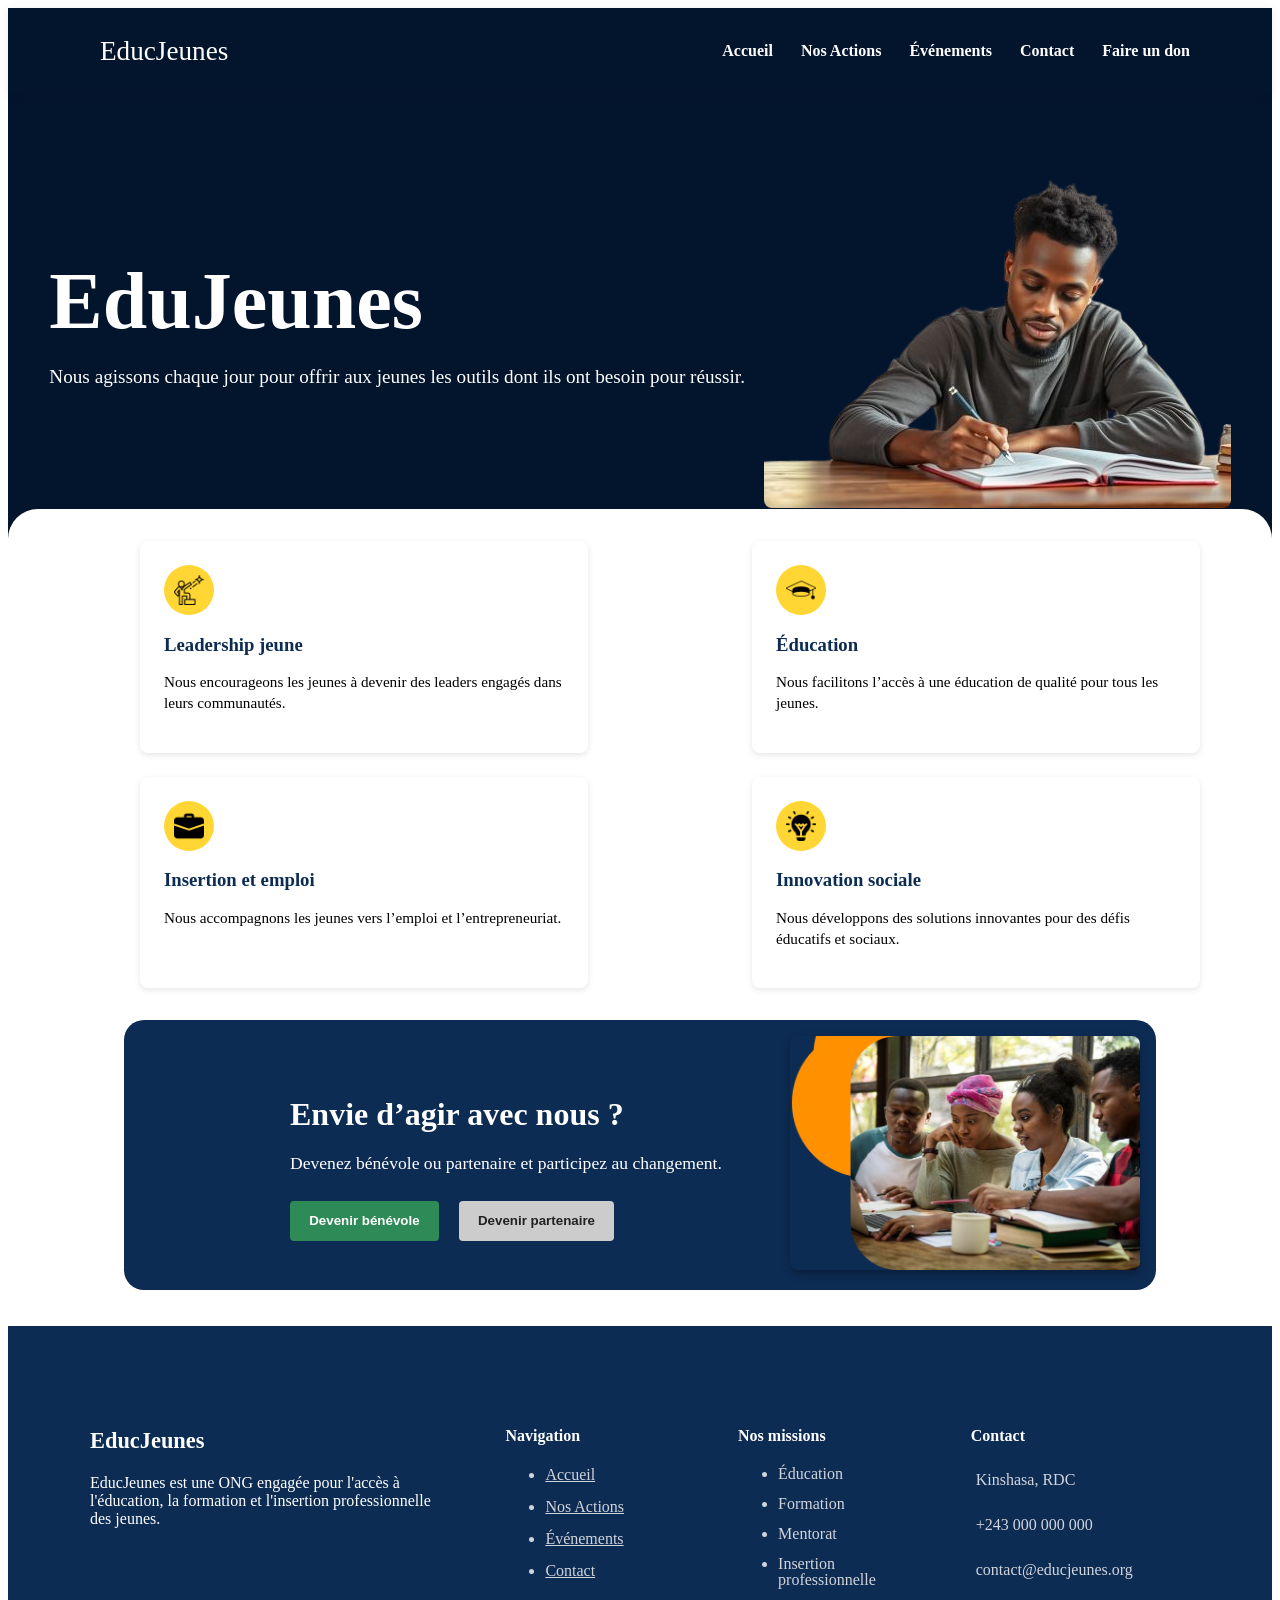
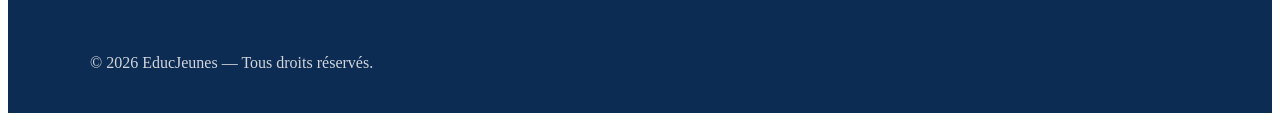
==== commit cdbf7fc2: "Mise à jour de la page Nos Actions" ====
--- a/pages/actions.html
+++ b/pages/actions.html
@@ -23,9 +23,10 @@
                 <li><a href="actions.html">Nos Actions</a></li>
                 <li><a href="evenement.html">Événements</a></li>
                 <li><a href="contact.html">Contact</a></li>
+                 <a href="contact.html" class="btn-don">Faire un don</a>
             </ul>
 
-            <a href="contact.html" class="btn-don">Faire un don</a>
+           
 
         </nav>
 
